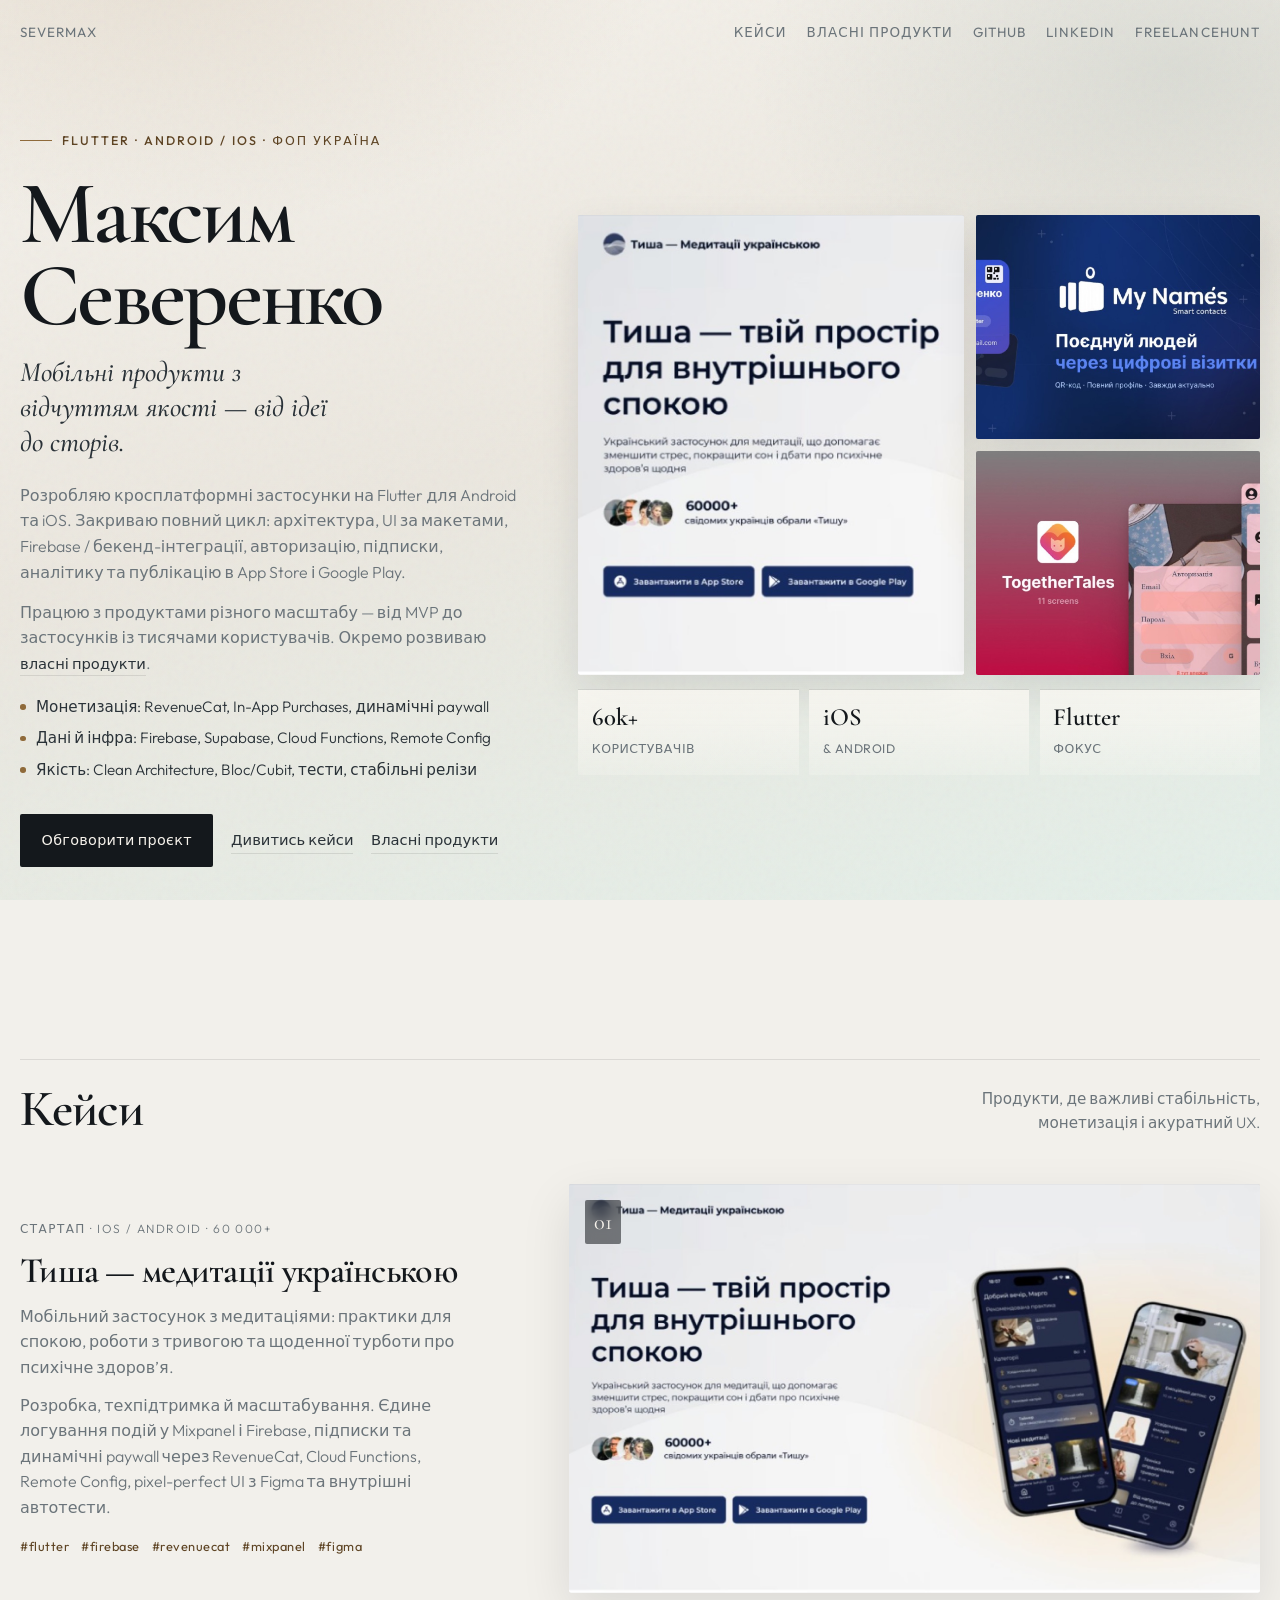
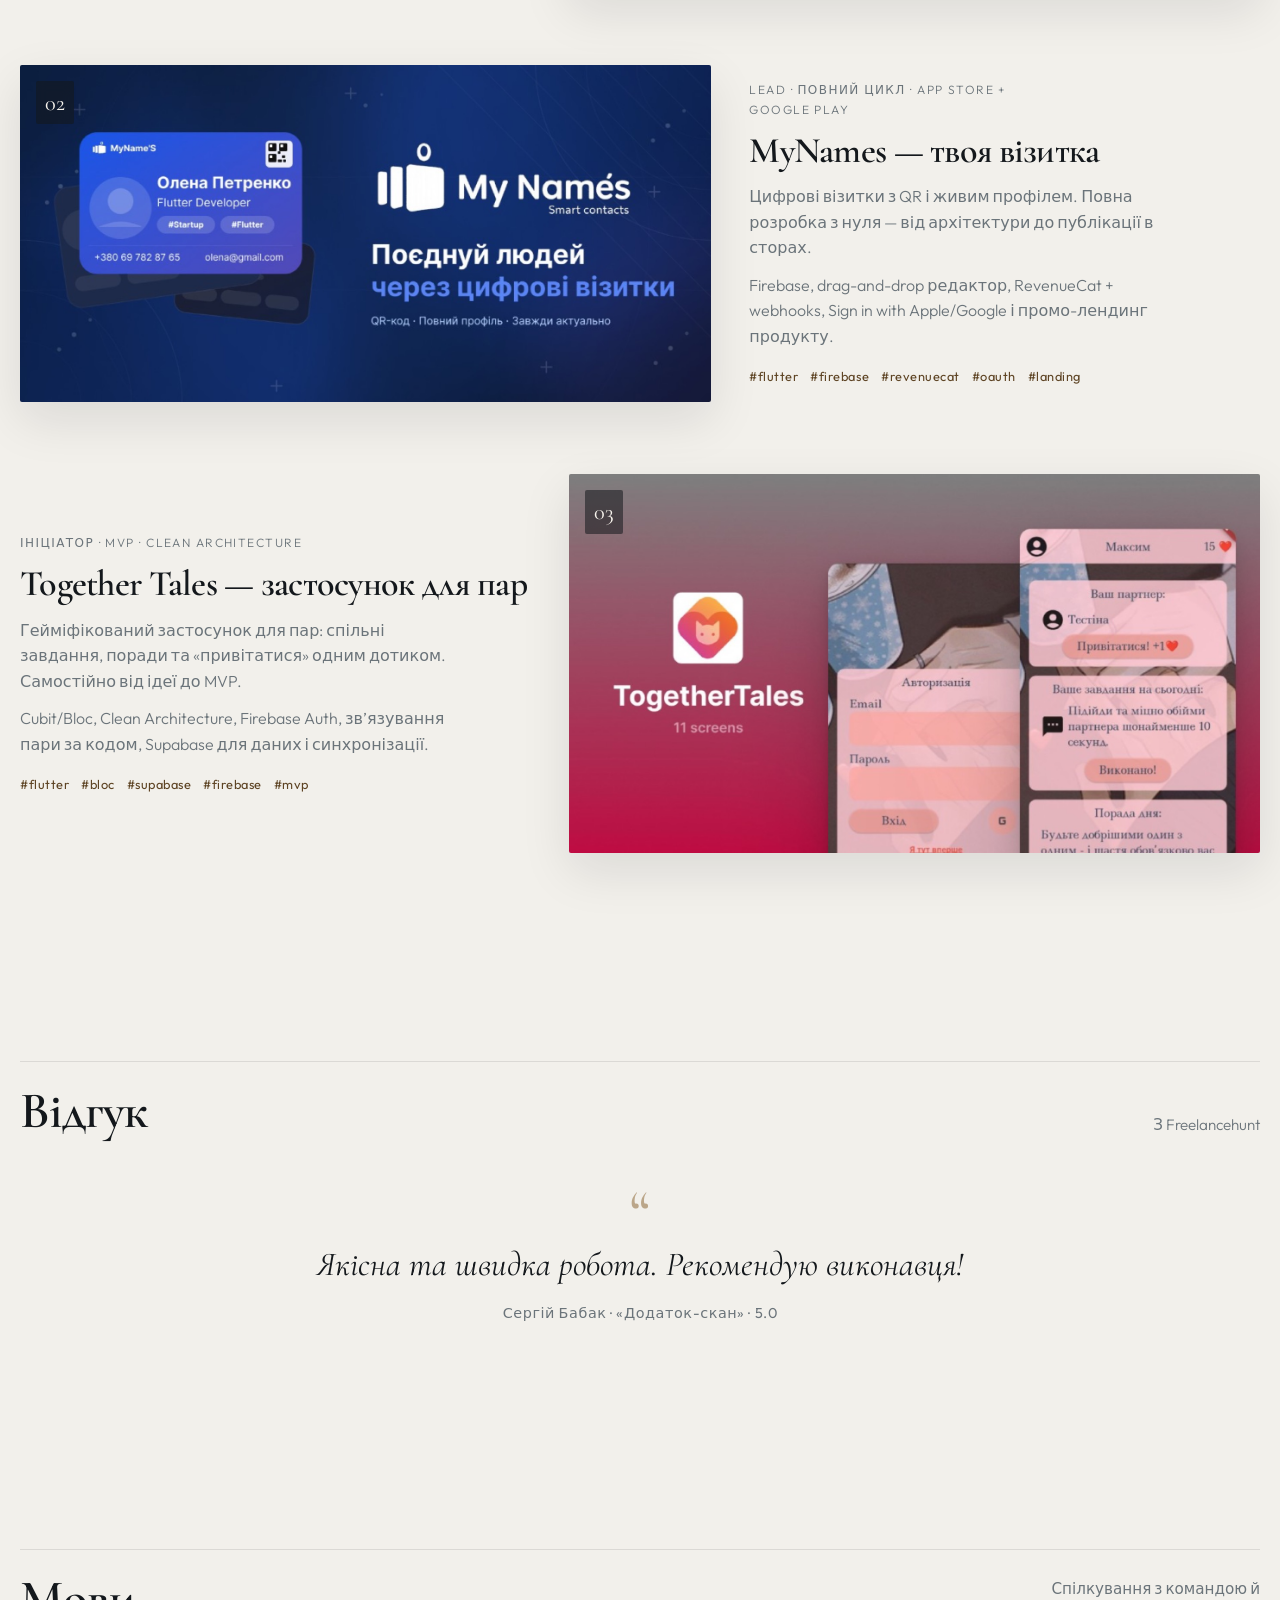
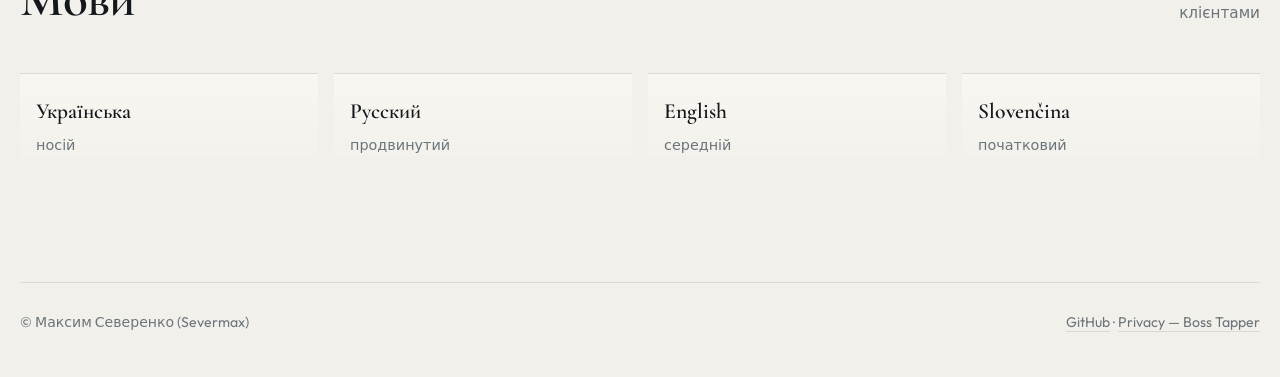
==== index.html @ 89a98e9d "Widen hero collage area so Tysha text fits better. Co-authored-by: Cursor <cursoragent@cursor.com>" ====
<!DOCTYPE html>
<html lang="uk">
<head>
  <meta charset="utf-8" />
  <meta name="viewport" content="width=device-width, initial-scale=1" />
  <title>Максим Северенко — Severmax</title>
  <meta name="description" content="Максим Северенко (Severmax) — Flutter-розробник Android/iOS. Кейси: Тиша, MyNames, Together Tales, Boss Tapper." />
  <link rel="preconnect" href="https://fonts.googleapis.com" />
  <link rel="preconnect" href="https://fonts.gstatic.com" crossorigin />
  <link href="https://fonts.googleapis.com/css2?family=Cormorant+Garamond:ital,wght@0,500;0,600;0,700;1,500&family=Outfit:wght@300;400;500;600&display=swap" rel="stylesheet" />
  <style>
    :root {
      --ink: #14181c;
      --ink-soft: #2a3238;
      --muted: #6b747a;
      --paper: #f2f0eb;
      --panel: rgba(255, 252, 247, 0.72);
      --accent: #8f6a3a;
      --accent-deep: #5e4424;
      --line: rgba(20, 24, 28, 0.1);
      --teal: #2f5a56;
    }

    * { box-sizing: border-box; margin: 0; padding: 0; }

    html { scroll-behavior: smooth; overflow-x: hidden; }

    body {
      font-family: "Outfit", system-ui, sans-serif;
      color: var(--ink);
      background: var(--paper);
      line-height: 1.6;
      overflow-x: hidden;
    }

    body::before {
      content: "";
      position: fixed;
      inset: 0;
      pointer-events: none;
      z-index: 0;
      background:
        radial-gradient(900px 520px at 12% -8%, rgba(143, 106, 58, 0.14), transparent 58%),
        radial-gradient(780px 480px at 92% 8%, rgba(47, 90, 86, 0.1), transparent 55%),
        linear-gradient(165deg, #f5f2ec 0%, #ebe7df 48%, #e4efe9 100%);
    }

    body::after {
      content: "";
      position: fixed;
      inset: 0;
      pointer-events: none;
      z-index: 0;
      opacity: 0.04;
      background-image: url("data:image/svg+xml,%3Csvg viewBox='0 0 200 200' xmlns='http://www.w3.org/2000/svg'%3E%3Cfilter id='n'%3E%3CfeTurbulence type='fractalNoise' baseFrequency='0.85' numOctaves='3' stitchTiles='stitch'/%3E%3C/filter%3E%3Crect width='100%25' height='100%25' filter='url(%23n)'/%3E%3C/svg%3E");
    }

    a {
      color: inherit;
      text-decoration: none;
      transition: color 0.25s ease, opacity 0.25s ease;
    }

    .page {
      position: relative;
      z-index: 1;
    }

    .wrap {
      width: min(1240px, calc(100% - 2rem));
      margin: 0 auto;
    }

    .nav {
      display: flex;
      justify-content: space-between;
      align-items: center;
      padding: 1.35rem 0 0;
      font-size: 0.84rem;
      letter-spacing: 0.08em;
      text-transform: uppercase;
      color: var(--muted);
      animation: fadeUp 0.9s ease both;
    }

    .nav a:hover { color: var(--accent-deep); }

    .nav-links {
      display: flex;
      gap: 1.25rem;
      flex-wrap: wrap;
    }

    .hero {
      min-height: calc(100vh - 4rem);
      display: grid;
      grid-template-columns: 0.86fr 1.14fr;
      gap: clamp(1.5rem, 3.5vw, 2.75rem);
      align-items: center;
      padding: clamp(2.5rem, 7vw, 5rem) 0 clamp(3rem, 8vw, 5.5rem);
    }

    .hero-copy { animation: fadeUp 1s ease 0.08s both; }

    .eyebrow {
      display: inline-flex;
      align-items: center;
      gap: 0.65rem;
      color: var(--accent-deep);
      font-size: 0.78rem;
      letter-spacing: 0.16em;
      text-transform: uppercase;
      font-weight: 500;
      margin-bottom: 1.4rem;
    }

    .eyebrow::before {
      content: "";
      width: 2rem;
      height: 1px;
      background: var(--accent);
    }

    .brand {
      font-family: "Cormorant Garamond", Georgia, serif;
      font-weight: 600;
      font-size: clamp(3.2rem, 8vw, 5.6rem);
      line-height: 0.92;
      letter-spacing: -0.03em;
      margin-bottom: 1.1rem;
      max-width: 10ch;
    }

    .lead {
      font-family: "Cormorant Garamond", Georgia, serif;
      font-size: clamp(1.35rem, 2.6vw, 1.75rem);
      font-weight: 500;
      font-style: italic;
      color: var(--ink-soft);
      max-width: 26ch;
      margin-bottom: 1.4rem;
      line-height: 1.25;
    }

    .bio {
      color: var(--muted);
      max-width: 46ch;
      font-weight: 300;
      margin-bottom: 0.9rem;
    }

    .bio strong {
      color: var(--ink);
      font-weight: 500;
    }

    .focus-list {
      list-style: none;
      margin: 1.15rem 0 0;
      display: grid;
      gap: 0.45rem;
      max-width: 46ch;
    }

    .focus-list li {
      position: relative;
      padding-left: 1rem;
      color: var(--ink-soft);
      font-size: 0.95rem;
      font-weight: 300;
    }

    .focus-list li::before {
      content: "";
      position: absolute;
      left: 0;
      top: 0.62em;
      width: 0.35rem;
      height: 0.35rem;
      border-radius: 50%;
      background: var(--accent);
    }

    .actions {
      display: flex;
      flex-wrap: wrap;
      gap: 0.85rem 1.1rem;
      align-items: center;
      margin-top: 2rem;
    }

    .cta {
      display: inline-flex;
      align-items: center;
      padding: 0.95rem 1.35rem;
      background: var(--ink);
      color: #f7f3ec;
      border-radius: 2px;
      font-size: 0.9rem;
      font-weight: 500;
      letter-spacing: 0.02em;
    }

    .cta:hover { background: var(--accent-deep); color: #fff; }

    .link-quiet {
      border-bottom: 1px solid var(--line);
      padding-bottom: 0.12rem;
      font-size: 0.92rem;
      color: var(--ink-soft);
    }

    .link-quiet:hover { color: var(--accent-deep); border-color: var(--accent); }

    .hero-panel {
      animation: fadeUp 1.05s ease 0.16s both;
      display: grid;
      gap: 0.85rem;
    }

    .hero-mosaic {
      display: grid;
      grid-template-columns: 1.22fr 0.9fr;
      grid-template-rows: 1fr 1fr;
      gap: 0.75rem;
      min-height: 460px;
    }

    .hero-mosaic figure {
      margin: 0;
      overflow: hidden;
      border-radius: 2px;
      background: #d7d2c9;
      box-shadow: 0 16px 40px rgba(20, 24, 28, 0.1);
    }

    .hero-mosaic figure:first-child {
      grid-row: 1 / span 2;
    }

    .hero-mosaic img {
      width: 100%;
      height: 100%;
      object-fit: cover;
      display: block;
      transition: transform 1.1s ease;
    }

    .hero-mosaic figure:nth-child(1) img {
      object-position: left center;
      object-fit: cover;
    }

    .hero-mosaic figure:nth-child(2) img {
      object-position: 88% center;
    }

    .hero-mosaic figure:nth-child(3) img {
      object-position: left center;
    }

    .hero-mosaic figure:hover img { transform: scale(1.04); }

    .hero-stats {
      display: grid;
      grid-template-columns: repeat(3, 1fr);
      gap: 0.65rem;
    }

    .stat {
      padding: 0.95rem 0.85rem;
      border-top: 1px solid var(--line);
      background: linear-gradient(180deg, rgba(255, 252, 247, 0.7), rgba(255, 252, 247, 0.2));
    }

    .stat strong {
      display: block;
      font-family: "Cormorant Garamond", Georgia, serif;
      font-size: 1.55rem;
      font-weight: 600;
      line-height: 1;
      margin-bottom: 0.3rem;
    }

    .stat span {
      color: var(--muted);
      font-size: 0.78rem;
      letter-spacing: 0.04em;
      text-transform: uppercase;
    }

    @keyframes fadeUp {
      from { opacity: 0; transform: translateY(22px); }
      to { opacity: 1; transform: translateY(0); }
    }

    .section {
      padding: clamp(3.5rem, 9vw, 6.5rem) 0;
    }

    .section-head {
      display: grid;
      grid-template-columns: 1fr auto;
      gap: 1rem;
      align-items: end;
      margin-bottom: clamp(2rem, 5vw, 3rem);
      border-top: 1px solid var(--line);
      padding-top: 1.5rem;
    }

    .section-head h2 {
      font-family: "Cormorant Garamond", Georgia, serif;
      font-size: clamp(2.2rem, 5vw, 3.2rem);
      font-weight: 600;
      letter-spacing: -0.02em;
      line-height: 1;
    }

    .section-head p {
      color: var(--muted);
      max-width: 28ch;
      text-align: right;
      font-size: 0.95rem;
      font-weight: 300;
    }

    .case {
      display: grid;
      grid-template-columns: 1.15fr 0.85fr;
      gap: clamp(1.25rem, 3vw, 2.5rem);
      align-items: center;
      margin-bottom: clamp(2.75rem, 7vw, 4.5rem);
      animation: fadeUp 0.9s ease both;
    }

    .case:nth-child(even) {
      grid-template-columns: 0.85fr 1.15fr;
    }

    .case:nth-child(even) .case-media { order: 2; }
    .case:nth-child(even) .case-body { order: 1; }

    .case:last-child { margin-bottom: 0; }

    .case-media {
      position: relative;
      overflow: hidden;
      border-radius: 2px;
      background: #d7d2c9;
      min-height: 280px;
      box-shadow: 0 18px 50px rgba(20, 24, 28, 0.1);
    }

    .case-media img {
      width: 100%;
      height: 100%;
      min-height: 280px;
      max-height: 420px;
      object-fit: cover;
      display: block;
      transition: transform 1.2s ease;
    }

    .case:hover .case-media img { transform: scale(1.04); }

    .case-index {
      position: absolute;
      top: 1rem;
      left: 1rem;
      font-family: "Cormorant Garamond", Georgia, serif;
      font-size: 1.4rem;
      color: #f7f3ec;
      background: rgba(20, 24, 28, 0.55);
      backdrop-filter: blur(6px);
      padding: 0.25rem 0.55rem;
      border-radius: 2px;
    }

    .case-meta {
      color: var(--teal);
      font-size: 0.75rem;
      font-weight: 500;
      letter-spacing: 0.12em;
      text-transform: uppercase;
      margin-bottom: 0.7rem;
    }

    .case h3 {
      font-family: "Cormorant Garamond", Georgia, serif;
      font-size: clamp(1.7rem, 3.2vw, 2.25rem);
      font-weight: 600;
      line-height: 1.1;
      margin-bottom: 0.85rem;
      letter-spacing: -0.02em;
    }

    .case p {
      color: var(--muted);
      font-weight: 300;
      margin-bottom: 0.75rem;
      max-width: 40ch;
    }

    .tags {
      display: flex;
      flex-wrap: wrap;
      gap: 0.4rem 0.75rem;
      margin-top: 1rem;
      color: var(--accent-deep);
      font-size: 0.8rem;
      letter-spacing: 0.04em;
    }

    .quote-block {
      width: min(760px, 100%);
      margin: 0 auto;
      text-align: center;
      padding: 0.5rem 0 1rem;
    }

    .quote-mark {
      font-family: "Cormorant Garamond", Georgia, serif;
      font-size: 4rem;
      line-height: 0.6;
      color: var(--accent);
      opacity: 0.55;
      margin-bottom: 0.75rem;
    }

    .quote {
      font-family: "Cormorant Garamond", Georgia, serif;
      font-size: clamp(1.55rem, 3.2vw, 2.1rem);
      font-style: italic;
      line-height: 1.25;
      margin-bottom: 1rem;
    }

    .quote-meta {
      color: var(--muted);
      font-size: 0.9rem;
      letter-spacing: 0.04em;
    }

    .langs {
      display: grid;
      grid-template-columns: repeat(4, 1fr);
      gap: 1rem;
    }

    .lang {
      padding: 1.25rem 1rem;
      border-top: 1px solid var(--line);
      background: linear-gradient(180deg, rgba(255, 252, 247, 0.55), transparent);
    }

    .lang strong {
      display: block;
      font-family: "Cormorant Garamond", Georgia, serif;
      font-size: 1.35rem;
      font-weight: 600;
      margin-bottom: 0.2rem;
    }

    .lang span {
      color: var(--muted);
      font-size: 0.9rem;
      font-weight: 300;
    }

    footer {
      border-top: 1px solid var(--line);
      padding: 1.75rem 0 2.75rem;
      color: var(--muted);
      font-size: 0.88rem;
      display: flex;
      justify-content: space-between;
      gap: 1rem;
      flex-wrap: wrap;
    }

    footer a { border-bottom: 1px solid var(--line); }
    footer a:hover { color: var(--accent-deep); border-color: var(--accent); }

    @media (max-width: 860px) {
      .hero,
      .case,
      .case:nth-child(even) {
        grid-template-columns: 1fr;
      }

      .case:nth-child(even) .case-media,
      .case:nth-child(even) .case-body { order: initial; }

      .hero { min-height: auto; padding-top: 2rem; }
      .brand { max-width: none; }
      .lead { max-width: 28ch; }
      .hero-mosaic { min-height: 320px; }
      .section-head { grid-template-columns: 1fr; }
      .section-head p { text-align: left; }
      .langs { grid-template-columns: 1fr 1fr; }
    }

    @media (max-width: 520px) {
      .nav-links { display: none; }
      .langs { grid-template-columns: 1fr; }
    }
  </style>
</head>
<body>
  <div class="page">
    <div class="wrap">
      <nav class="nav">
        <span>Severmax</span>
        <div class="nav-links">
          <a href="#cases">Кейси</a>
          <a href="products.html">Власні продукти</a>
          <a href="https://github.com/Severmax">GitHub</a>
          <a href="https://www.linkedin.com/in/severmax/">LinkedIn</a>
          <a href="https://freelancehunt.com/freelancer/Severmax.html">Freelancehunt</a>
        </div>
      </nav>

      <header class="hero">
        <div class="hero-copy">
          <p class="eyebrow">Flutter · Android / iOS · ФОП Україна</p>
          <h1 class="brand">Максим Северенко</h1>
          <p class="lead">Мобільні продукти з відчуттям якості — від ідеї до сторів.</p>
          <p class="bio">
            Розробляю кросплатформні застосунки на Flutter для Android та iOS.
            Закриваю повний цикл: архітектура, UI за макетами, Firebase / бекенд-інтеграції,
            авторизацію, підписки, аналітику та публікацію в App Store і Google Play.
          </p>
          <p class="bio">
            Працюю з продуктами різного масштабу — від MVP до застосунків із тисячами користувачів.
            Окремо розвиваю <a class="link-quiet" href="products.html">власні продукти</a>.
          </p>
          <ul class="focus-list">
            <li>Монетизація: RevenueCat, In-App Purchases, динамічні paywall</li>
            <li>Дані й інфра: Firebase, Supabase, Cloud Functions, Remote Config</li>
            <li>Якість: Clean Architecture, Bloc/Cubit, тести, стабільні релізи</li>
          </ul>
          <div class="actions">
            <a class="cta" href="mailto:Severmax228@gmail.com">Обговорити проєкт</a>
            <a class="link-quiet" href="#cases">Дивитись кейси</a>
            <a class="link-quiet" href="products.html">Власні продукти</a>
          </div>
        </div>

        <aside class="hero-panel" aria-hidden="false">
          <div class="hero-mosaic">
            <figure>
              <img src="portfolio/tysha.jpg" alt="Тиша" />
            </figure>
            <figure>
              <img src="portfolio/mynames.jpg" alt="MyNames" />
            </figure>
            <figure>
              <img src="portfolio/together-tales.png" alt="Together Tales" />
            </figure>
          </div>
          <div class="hero-stats">
            <div class="stat"><strong>60k+</strong><span>користувачів</span></div>
            <div class="stat"><strong>iOS</strong><span>&amp; Android</span></div>
            <div class="stat"><strong>Flutter</strong><span>фокус</span></div>
          </div>
        </aside>
      </header>
    </div>

    <section class="section" id="cases">
      <div class="wrap">
        <div class="section-head">
          <h2>Кейси</h2>
          <p>Продукти, де важливі стабільність, монетизація і акуратний UX.</p>
        </div>

        <article class="case">
          <div class="case-media">
            <span class="case-index">01</span>
            <img src="portfolio/tysha.jpg" alt="Тиша — медитації українською" loading="lazy" />
          </div>
          <div class="case-body">
            <p class="case-meta">Стартап · iOS / Android · 60 000+</p>
            <h3>Тиша — медитації українською</h3>
            <p>
              Мобільний застосунок з медитаціями: практики для спокою, роботи з тривогою
              та щоденної турботи про психічне здоров’я.
            </p>
            <p>
              Розробка, техпідтримка й масштабування. Єдине логування подій у Mixpanel і Firebase,
              підписки та динамічні paywall через RevenueCat, Cloud Functions, Remote Config,
              pixel-perfect UI з Figma та внутрішні автотести.
            </p>
            <div class="tags">
              <span>#flutter</span><span>#firebase</span><span>#revenuecat</span><span>#mixpanel</span><span>#figma</span>
            </div>
          </div>
        </article>

        <article class="case">
          <div class="case-media">
            <span class="case-index">02</span>
            <img src="portfolio/mynames.jpg" alt="MyNames — цифрові візитки" loading="lazy" />
          </div>
          <div class="case-body">
            <p class="case-meta">Lead · повний цикл · App Store + Google Play</p>
            <h3>MyNames — твоя візитка</h3>
            <p>
              Цифрові візитки з QR і живим профілем. Повна розробка з нуля —
              від архітектури до публікації в сторах.
            </p>
            <p>
              Firebase, drag-and-drop редактор, RevenueCat + webhooks, Sign in with Apple/Google
              і промо-лендинг продукту.
            </p>
            <div class="tags">
              <span>#flutter</span><span>#firebase</span><span>#revenuecat</span><span>#oauth</span><span>#landing</span>
            </div>
          </div>
        </article>

        <article class="case">
          <div class="case-media">
            <span class="case-index">03</span>
            <img src="portfolio/together-tales.png" alt="Together Tales — застосунок для пар" loading="lazy" />
          </div>
          <div class="case-body">
            <p class="case-meta">Ініціатор · MVP · Clean Architecture</p>
            <h3>Together Tales — застосунок для пар</h3>
            <p>
              Гейміфікований застосунок для пар: спільні завдання, поради та «привітатися»
              одним дотиком. Самостійно від ідеї до MVP.
            </p>
            <p>
              Cubit/Bloc, Clean Architecture, Firebase Auth, зв’язування пари за кодом, Supabase
              для даних і синхронізації.
            </p>
            <div class="tags">
              <span>#flutter</span><span>#bloc</span><span>#supabase</span><span>#firebase</span><span>#mvp</span>
            </div>
          </div>
        </article>
      </div>
    </section>

    <section class="section" id="review">
      <div class="wrap">
        <div class="section-head">
          <h2>Відгук</h2>
          <p>З Freelancehunt</p>
        </div>
        <div class="quote-block">
          <div class="quote-mark" aria-hidden="true">“</div>
          <p class="quote">Якісна та швидка робота. Рекомендую виконавця!</p>
          <p class="quote-meta">Сергій Бабак · «Додаток-скан» · 5.0</p>
        </div>
      </div>
    </section>

    <section class="section" id="languages">
      <div class="wrap">
        <div class="section-head">
          <h2>Мови</h2>
          <p>Спілкування з командою й клієнтами</p>
        </div>
        <div class="langs">
          <div class="lang"><strong>Українська</strong><span>носій</span></div>
          <div class="lang"><strong>Русский</strong><span>продвинутий</span></div>
          <div class="lang"><strong>English</strong><span>середній</span></div>
          <div class="lang"><strong>Slovenčina</strong><span>початковий</span></div>
        </div>
      </div>
    </section>

    <div class="wrap">
      <footer>
        <span>© Максим Северенко (Severmax)</span>
        <span>
          <a href="https://github.com/Severmax">GitHub</a>
          ·
          <a href="https://severmax.github.io/bosstapper-privacy/">Privacy — Boss Tapper</a>
        </span>
      </footer>
    </div>
  </div>
</body>
</html>
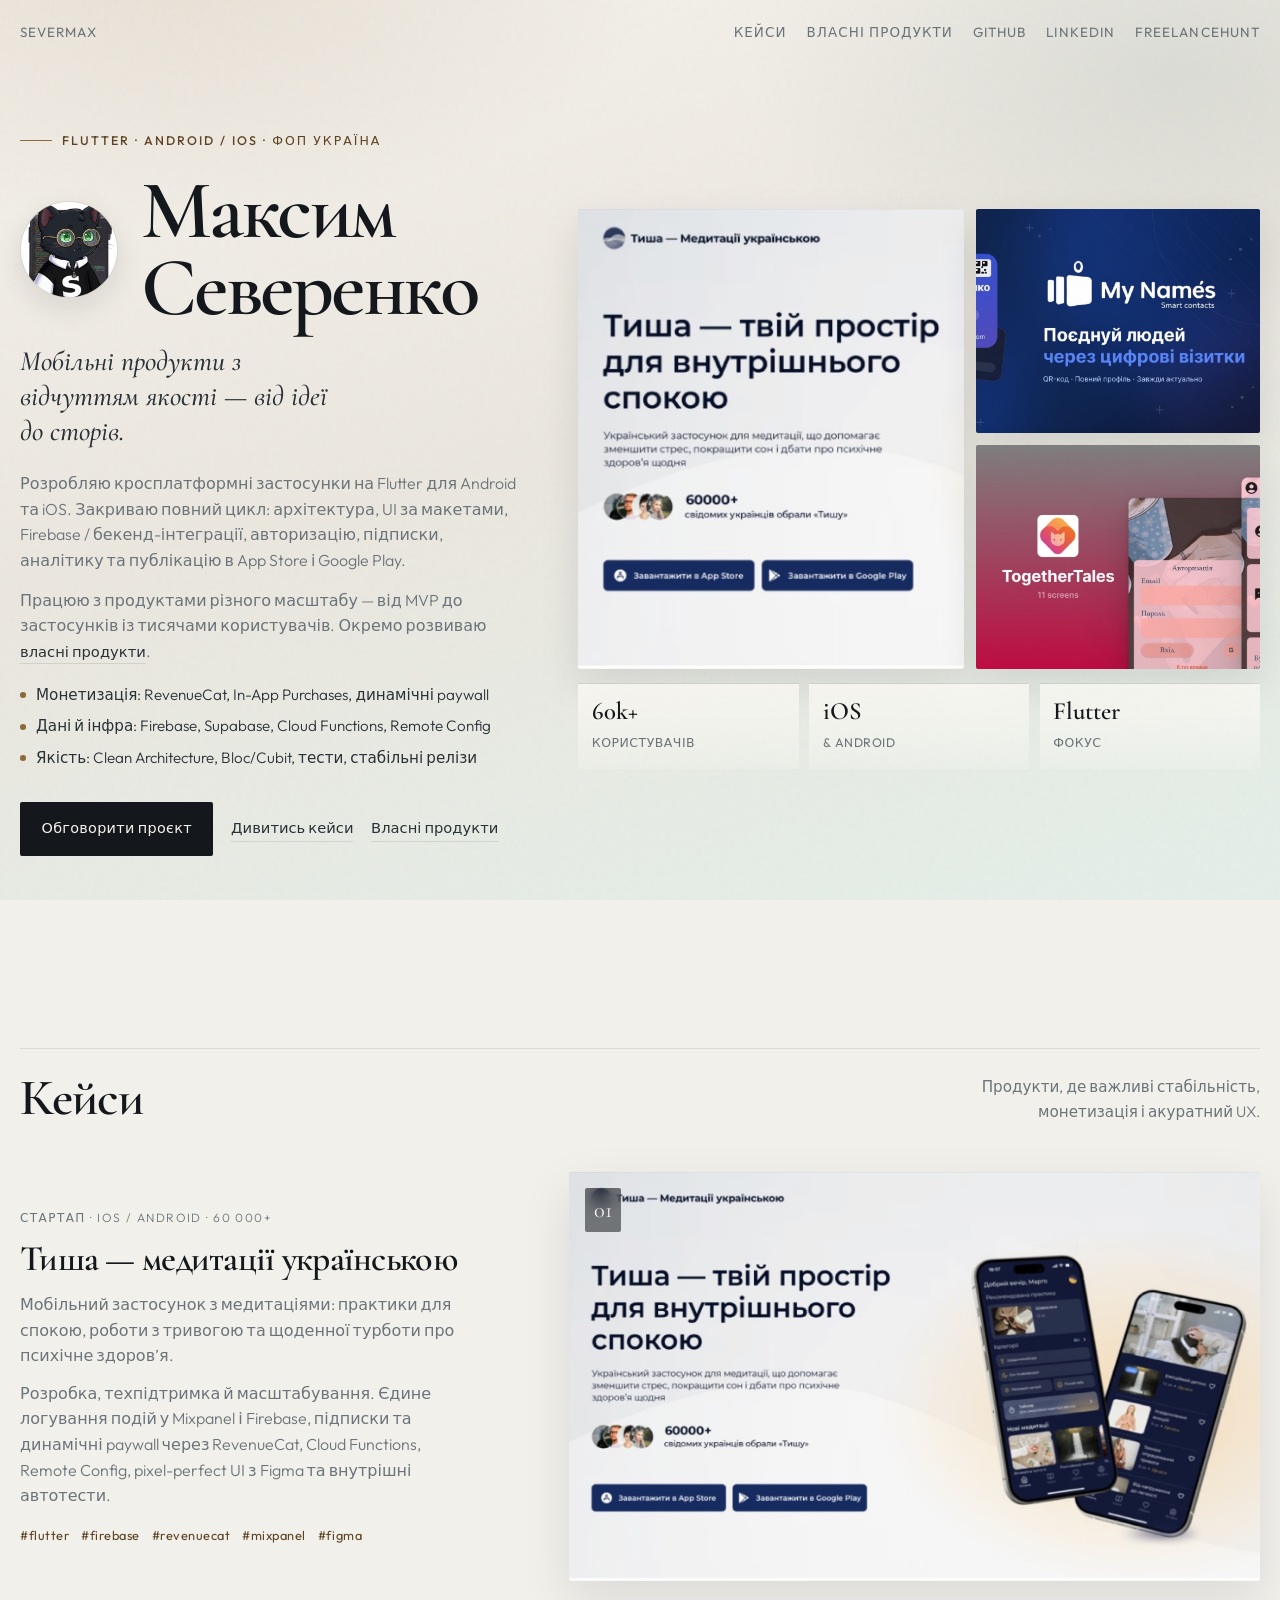
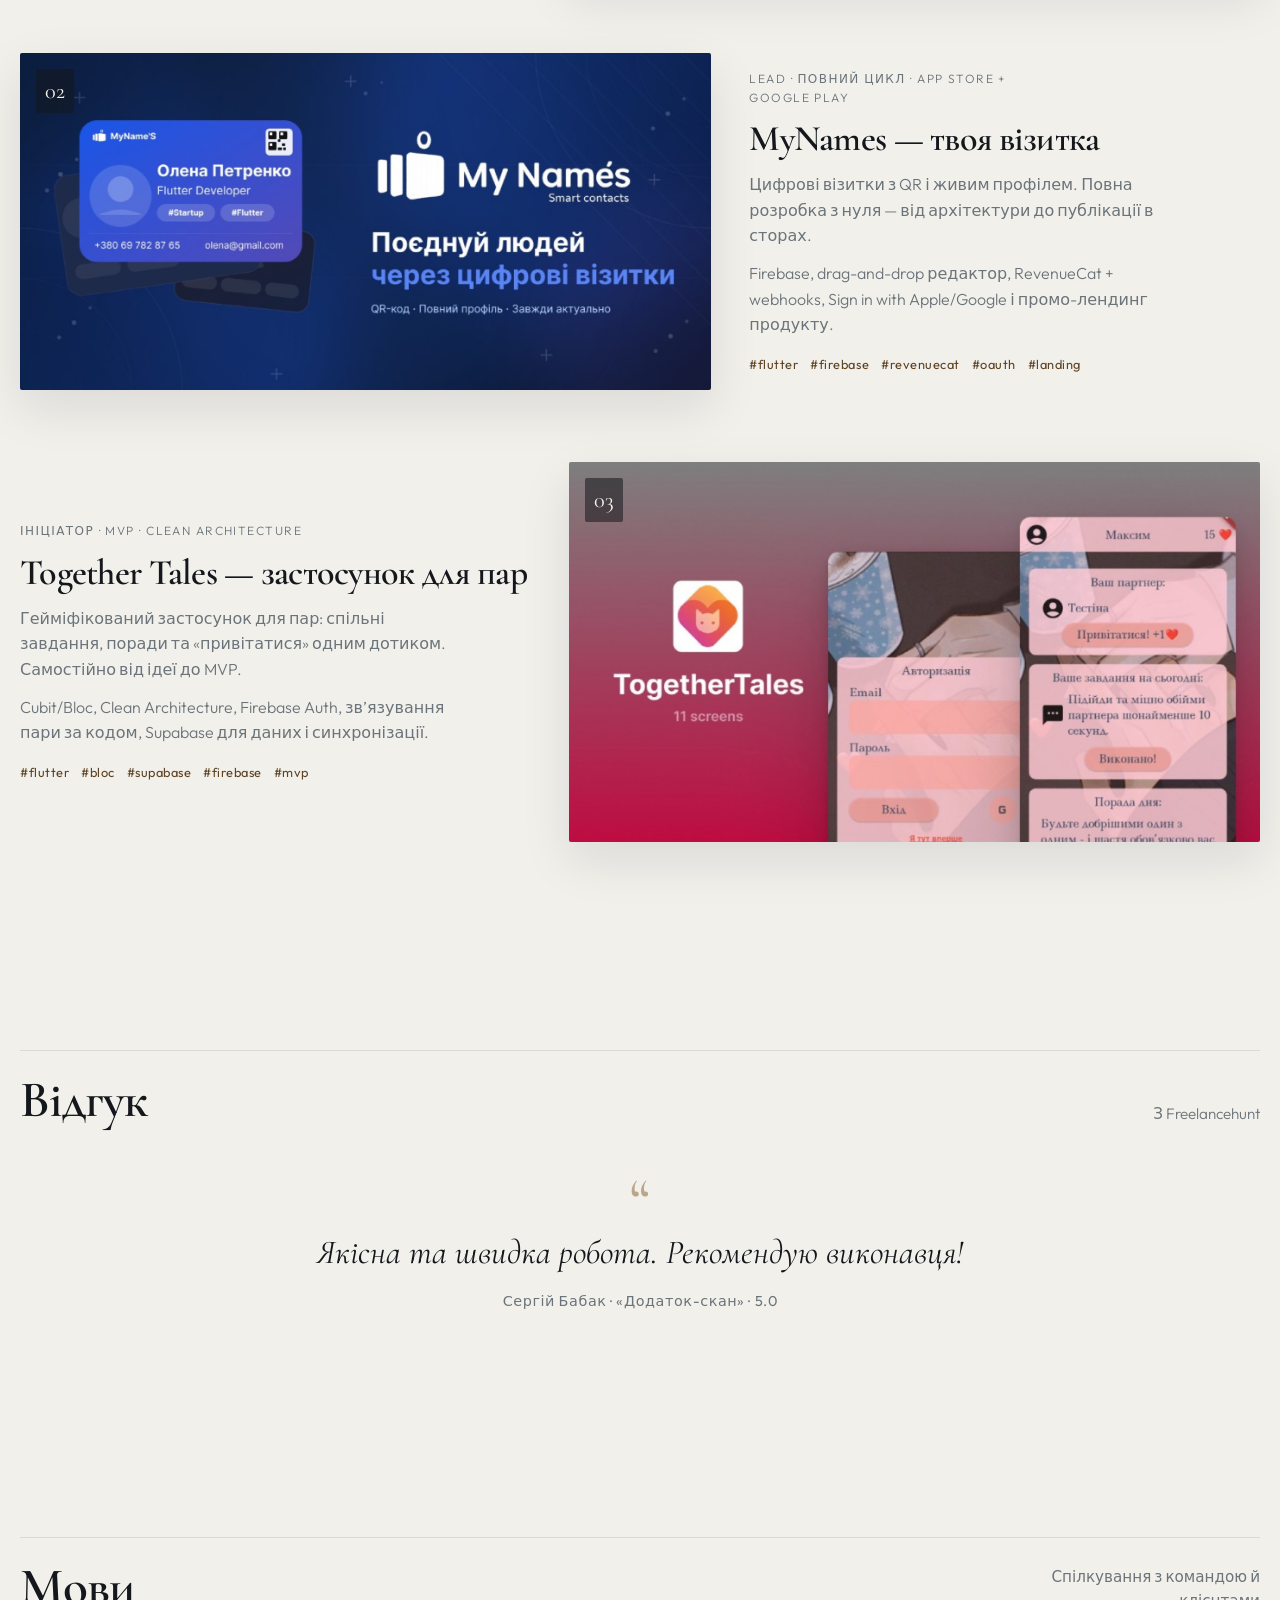
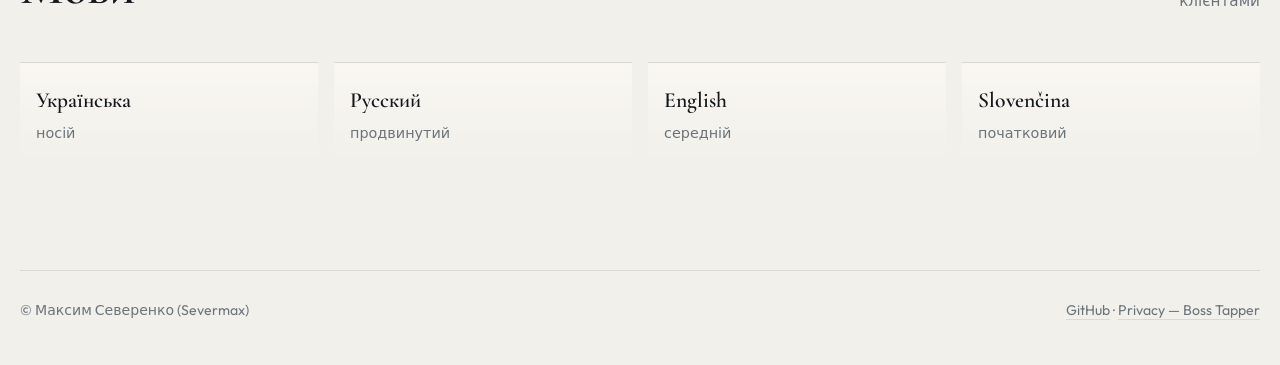
==== commit ccd35f26: "Add avatar beside the name in the hero. Co-authored-by: Cursor <cursoragent@cursor.com>" ====
--- a/index.html
+++ b/index.html
@@ -102,6 +102,32 @@
 
     .hero-copy { animation: fadeUp 1s ease 0.08s both; }
 
+    .brand-row {
+      display: flex;
+      align-items: center;
+      gap: clamp(1rem, 2.5vw, 1.45rem);
+      margin-bottom: 1.1rem;
+    }
+
+    .avatar {
+      flex: 0 0 auto;
+      width: clamp(4.6rem, 9vw, 6.1rem);
+      height: clamp(4.6rem, 9vw, 6.1rem);
+      border-radius: 50%;
+      overflow: hidden;
+      background: #e8e4dc;
+      border: 1px solid rgba(20, 24, 28, 0.08);
+      box-shadow: 0 10px 28px rgba(20, 24, 28, 0.1);
+    }
+
+    .avatar img {
+      width: 100%;
+      height: 100%;
+      object-fit: cover;
+      object-position: center 18%;
+      display: block;
+    }
+
     .eyebrow {
       display: inline-flex;
       align-items: center;
@@ -124,11 +150,11 @@
     .brand {
       font-family: "Cormorant Garamond", Georgia, serif;
       font-weight: 600;
-      font-size: clamp(3.2rem, 8vw, 5.6rem);
+      font-size: clamp(3rem, 7.2vw, 5.2rem);
       line-height: 0.92;
       letter-spacing: -0.03em;
-      margin-bottom: 1.1rem;
       max-width: 10ch;
+      margin-bottom: 0;
     }
 
     .lead {
@@ -252,7 +278,7 @@
     }
 
     .hero-mosaic figure:nth-child(2) img {
-      object-position: 88% center;
+      object-position: 95% center;
     }
 
     .hero-mosaic figure:nth-child(3) img {
@@ -523,7 +549,12 @@
       <header class="hero">
         <div class="hero-copy">
           <p class="eyebrow">Flutter · Android / iOS · ФОП Україна</p>
-          <h1 class="brand">Максим Северенко</h1>
+          <div class="brand-row">
+            <div class="avatar">
+              <img src="portfolio/avatar.png" alt="Аватар Максима Северенка" width="160" height="160" />
+            </div>
+            <h1 class="brand">Максим Северенко</h1>
+          </div>
           <p class="lead">Мобільні продукти з відчуттям якості — від ідеї до сторів.</p>
           <p class="bio">
             Розробляю кросплатформні застосунки на Flutter для Android та iOS.
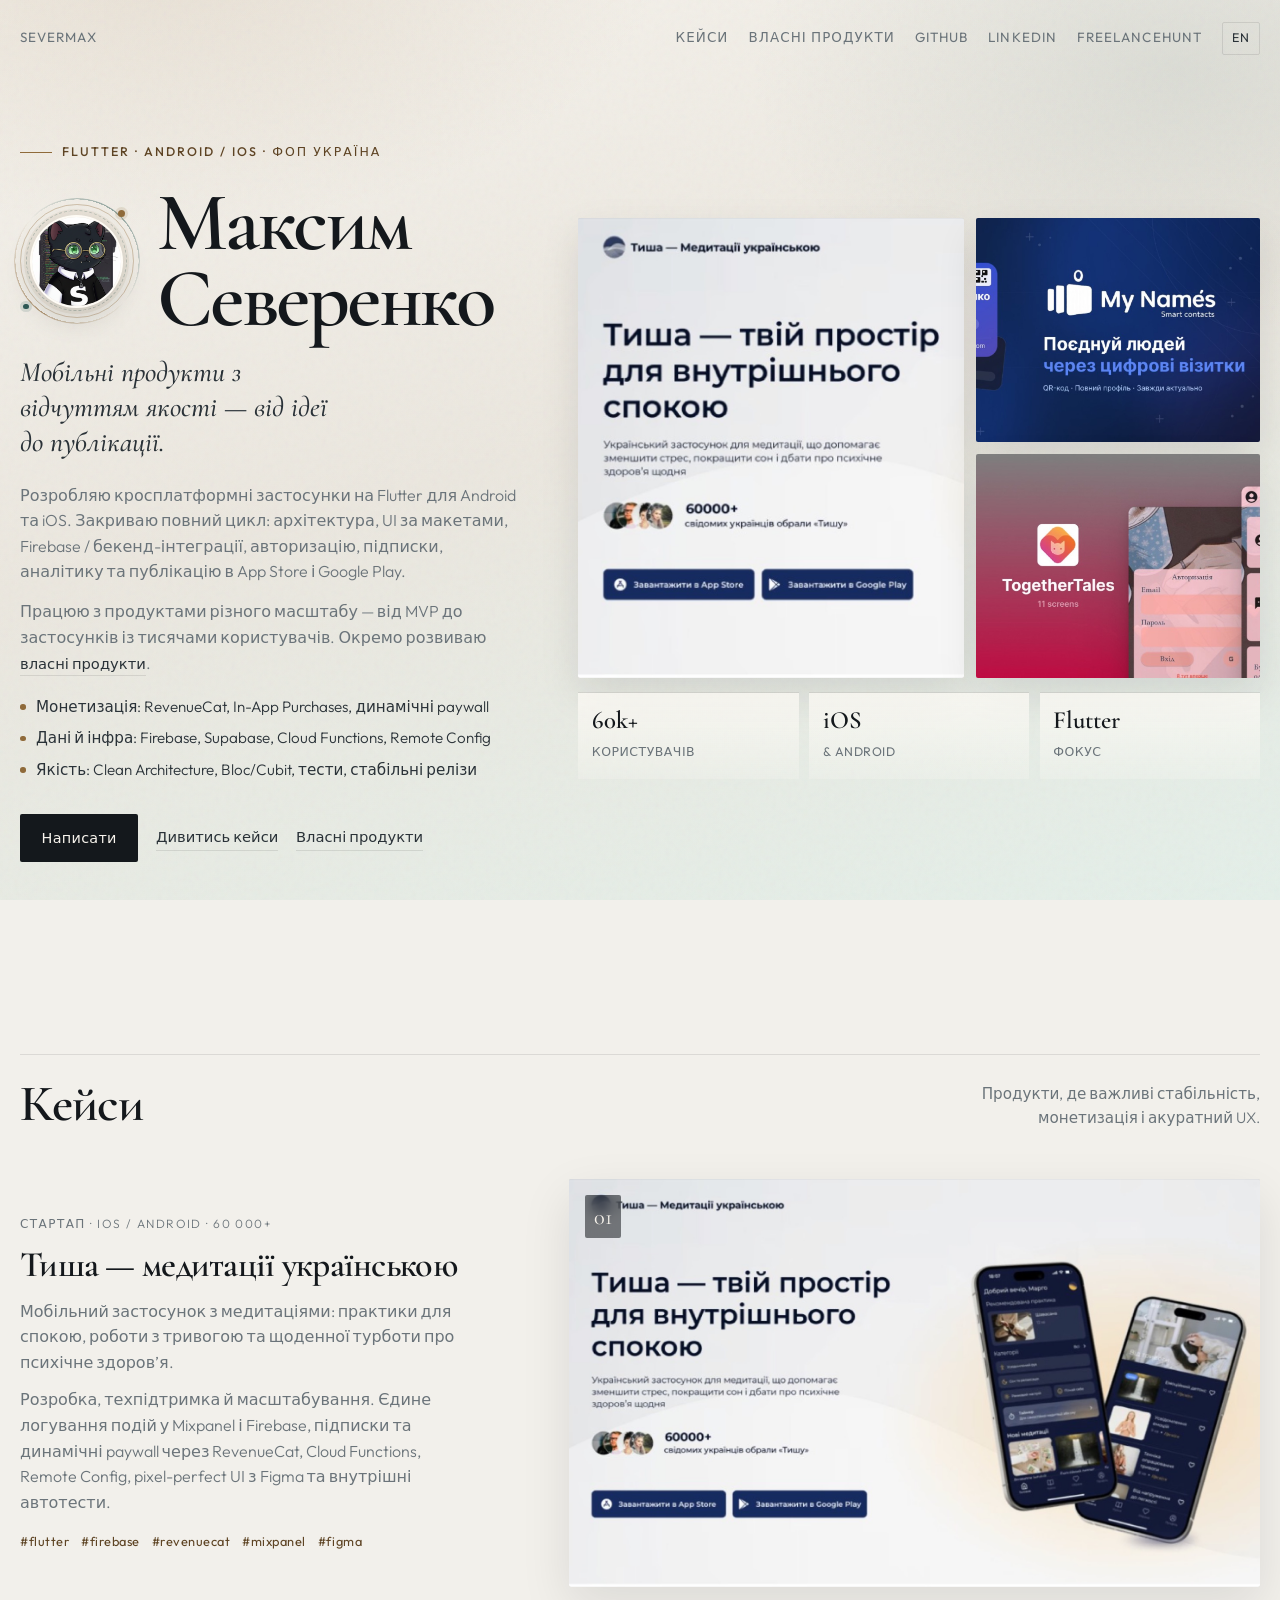
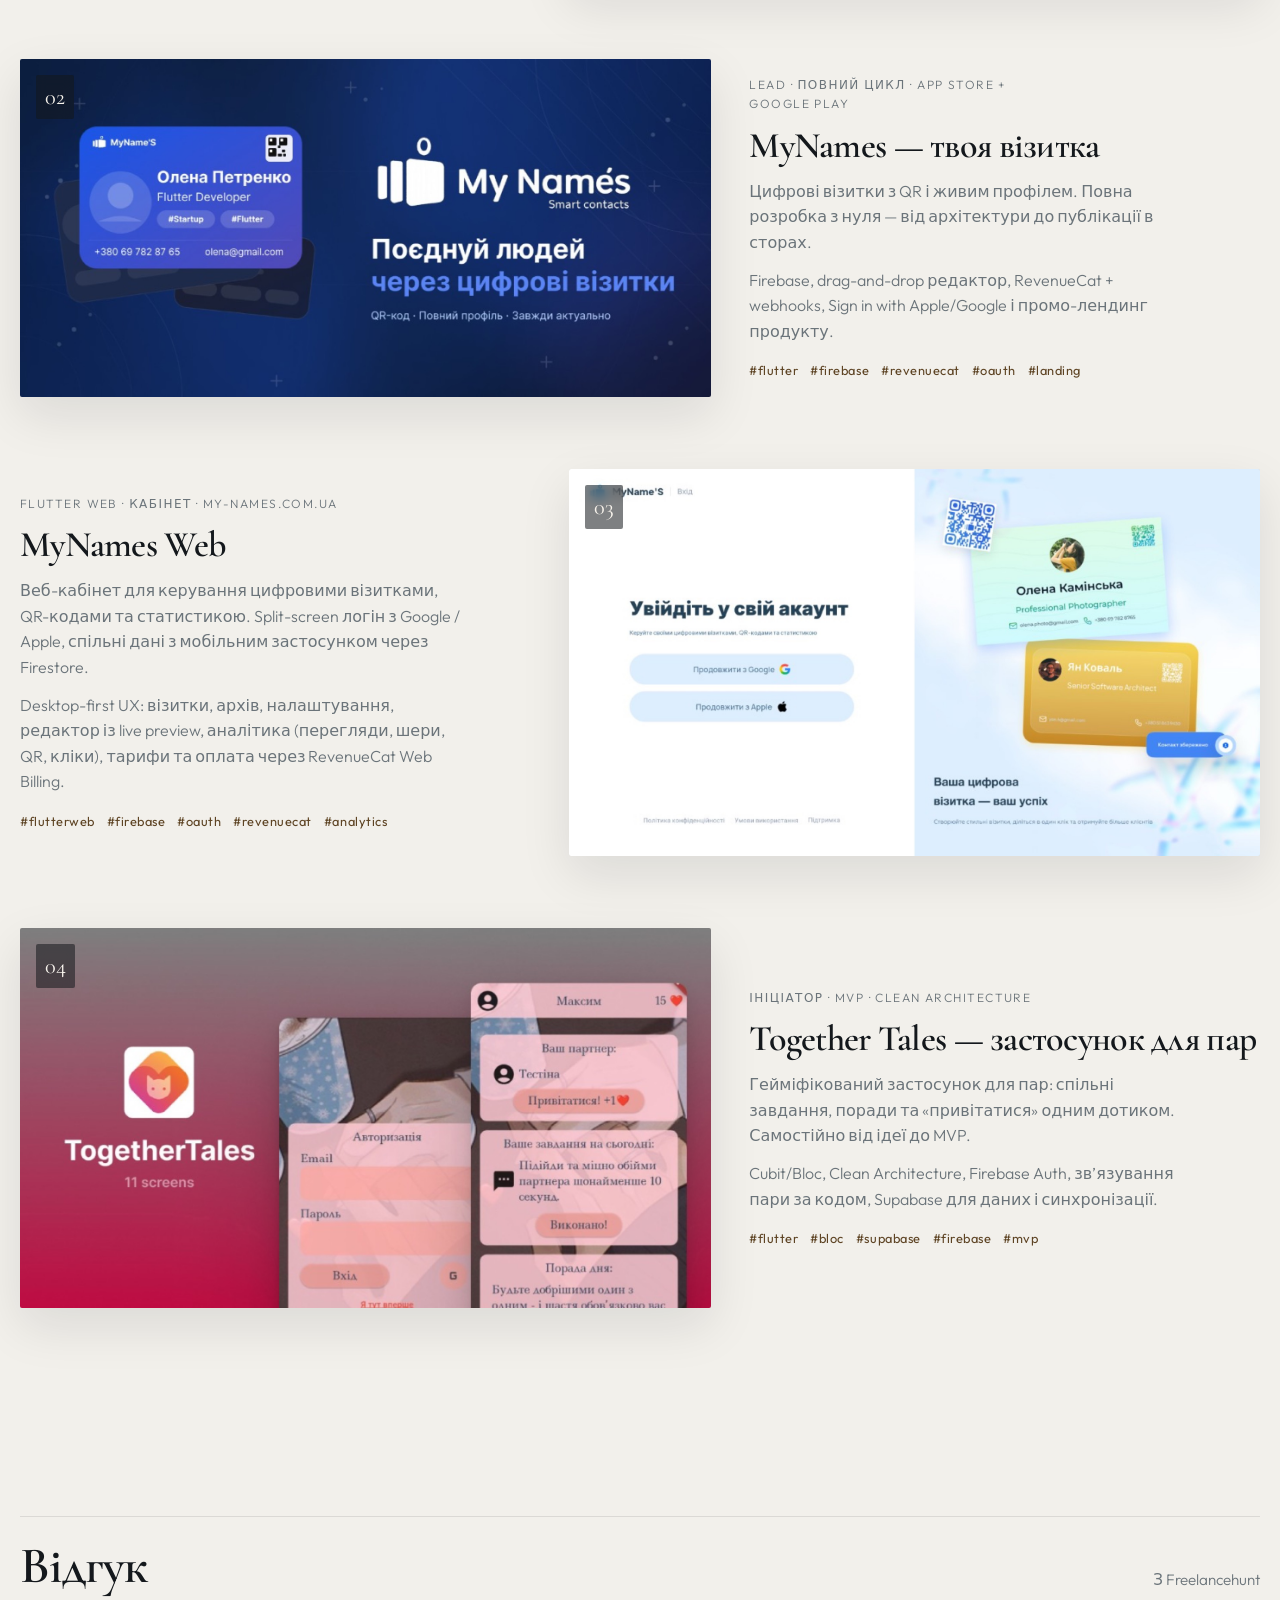
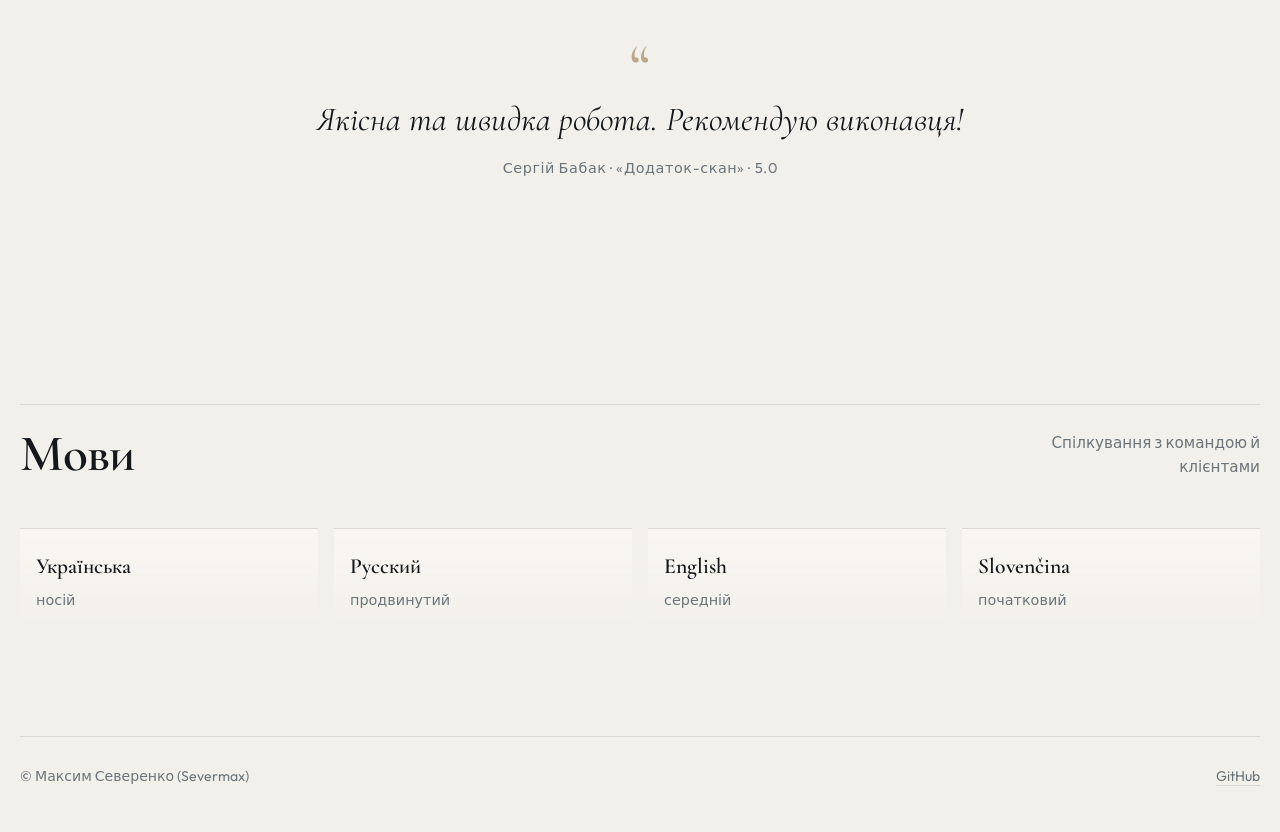
==== commit 5c5484b2: "Publish portfolio site with UA/EN language toggle." ====
--- a/index.html
+++ b/index.html
@@ -3,8 +3,8 @@
 <head>
   <meta charset="utf-8" />
   <meta name="viewport" content="width=device-width, initial-scale=1" />
-  <title>Максим Северенко — Severmax</title>
-  <meta name="description" content="Максим Северенко (Severmax) — Flutter-розробник Android/iOS. Кейси: Тиша, MyNames, Together Tales, Boss Tapper." />
+  <title data-i18n="meta.title.home">Максим Северенко — Severmax</title>
+  <meta name="description" content="Максим Северенко (Severmax) — Flutter-розробник Android/iOS/Web. Кейси: Тиша, MyNames, MyNames Web, Together Tales." />
   <link rel="preconnect" href="https://fonts.googleapis.com" />
   <link rel="preconnect" href="https://fonts.gstatic.com" crossorigin />
   <link href="https://fonts.googleapis.com/css2?family=Cormorant+Garamond:ital,wght@0,500;0,600;0,700;1,500&family=Outfit:wght@300;400;500;600&display=swap" rel="stylesheet" />
@@ -89,6 +89,26 @@
       display: flex;
       gap: 1.25rem;
       flex-wrap: wrap;
+      align-items: center;
+    }
+
+    .lang-switch {
+      appearance: none;
+      background: transparent;
+      border: 1px solid var(--line);
+      color: var(--ink-soft);
+      font: inherit;
+      font-size: 0.78rem;
+      letter-spacing: 0.1em;
+      text-transform: uppercase;
+      padding: 0.35rem 0.55rem;
+      border-radius: 2px;
+      cursor: pointer;
+    }
+
+    .lang-switch:hover {
+      color: var(--accent-deep);
+      border-color: rgba(143, 106, 58, 0.45);
     }
 
     .hero {
@@ -109,15 +129,94 @@
       margin-bottom: 1.1rem;
     }
 
+    .avatar-wrap {
+      position: relative;
+      flex: 0 0 auto;
+      width: clamp(5.4rem, 10vw, 7.1rem);
+      height: clamp(5.4rem, 10vw, 7.1rem);
+      display: grid;
+      place-items: center;
+    }
+
+    .avatar-wrap::before,
+    .avatar-wrap::after {
+      content: "";
+      position: absolute;
+      border-radius: 50%;
+      pointer-events: none;
+    }
+
+    .avatar-wrap::before {
+      inset: 0;
+      border: 1px solid rgba(143, 106, 58, 0.35);
+      animation: avatarPulse 5.5s ease-in-out infinite;
+    }
+
+    .avatar-wrap::after {
+      inset: 0.38rem;
+      border: 1px dashed rgba(47, 90, 86, 0.28);
+      transform: rotate(-8deg);
+    }
+
+    .avatar-ring {
+      position: absolute;
+      inset: -0.4rem;
+      border-radius: 50%;
+      background: conic-gradient(
+        from 210deg,
+        rgba(143, 106, 58, 0.65),
+        transparent 28%,
+        rgba(47, 90, 86, 0.5) 52%,
+        transparent 78%,
+        rgba(143, 106, 58, 0.45)
+      );
+      -webkit-mask: radial-gradient(farthest-side, transparent calc(100% - 1.5px), #000 calc(100% - 1.4px));
+      mask: radial-gradient(farthest-side, transparent calc(100% - 1.5px), #000 calc(100% - 1.4px));
+      pointer-events: none;
+      animation: avatarSpin 18s linear infinite;
+    }
+
+    @keyframes avatarSpin {
+      to { transform: rotate(360deg); }
+    }
+
+    @keyframes avatarPulse {
+      0%, 100% { transform: scale(1); opacity: 0.9; }
+      50% { transform: scale(1.035); opacity: 1; }
+    }
+
+    .avatar-dot {
+      position: absolute;
+      width: 0.45rem;
+      height: 0.45rem;
+      border-radius: 50%;
+      background: var(--accent);
+      box-shadow: 0 0 0 3px rgba(143, 106, 58, 0.15);
+      pointer-events: none;
+    }
+
+    .avatar-dot--a { top: 0.35rem; right: 0.55rem; }
+    .avatar-dot--b {
+      bottom: 0.55rem;
+      left: 0.2rem;
+      background: var(--teal);
+      box-shadow: 0 0 0 3px rgba(47, 90, 86, 0.14);
+      width: 0.34rem;
+      height: 0.34rem;
+    }
+
     .avatar {
-      flex: 0 0 auto;
-      width: clamp(4.6rem, 9vw, 6.1rem);
-      height: clamp(4.6rem, 9vw, 6.1rem);
+      position: relative;
+      z-index: 1;
+      width: clamp(4.4rem, 8.4vw, 5.8rem);
+      height: clamp(4.4rem, 8.4vw, 5.8rem);
       border-radius: 50%;
       overflow: hidden;
       background: #e8e4dc;
-      border: 1px solid rgba(20, 24, 28, 0.08);
-      box-shadow: 0 10px 28px rgba(20, 24, 28, 0.1);
+      border: 2px solid rgba(255, 252, 247, 0.95);
+      box-shadow:
+        0 12px 28px rgba(20, 24, 28, 0.12),
+        0 0 0 6px rgba(143, 106, 58, 0.08);
     }
 
     .avatar img {
@@ -225,6 +324,9 @@
       font-size: 0.9rem;
       font-weight: 500;
       letter-spacing: 0.02em;
+      border: none;
+      cursor: pointer;
+      font-family: inherit;
     }
 
     .cta:hover { background: var(--accent-deep); color: #fff; }
@@ -237,6 +339,98 @@
     }
 
     .link-quiet:hover { color: var(--accent-deep); border-color: var(--accent); }
+
+    .modal {
+      position: fixed;
+      inset: 0;
+      z-index: 40;
+      display: grid;
+      place-items: center;
+      padding: 1.25rem;
+      background: rgba(20, 24, 28, 0.42);
+      opacity: 0;
+      visibility: hidden;
+      transition: opacity 0.22s ease, visibility 0.22s ease;
+    }
+
+    .modal.is-open {
+      opacity: 1;
+      visibility: visible;
+    }
+
+    .modal-card {
+      width: min(420px, 100%);
+      background: #fbf8f2;
+      border: 1px solid var(--line);
+      border-radius: 4px;
+      padding: 1.45rem 1.4rem 1.3rem;
+      box-shadow: 0 24px 60px rgba(20, 24, 28, 0.22);
+      transform: translateY(10px);
+      transition: transform 0.22s ease;
+    }
+
+    .modal.is-open .modal-card { transform: translateY(0); }
+
+    .modal-card h2 {
+      font-family: "Cormorant Garamond", Georgia, serif;
+      font-size: 1.85rem;
+      font-weight: 600;
+      margin-bottom: 0.35rem;
+      letter-spacing: -0.02em;
+    }
+
+    .modal-card > p {
+      color: var(--muted);
+      font-weight: 300;
+      font-size: 0.95rem;
+      margin-bottom: 1.15rem;
+    }
+
+    .modal-options {
+      display: grid;
+      gap: 0.65rem;
+    }
+
+    .modal-option {
+      display: flex;
+      flex-direction: column;
+      gap: 0.15rem;
+      padding: 0.9rem 1rem;
+      border: 1px solid var(--line);
+      border-radius: 3px;
+      background: rgba(255, 252, 247, 0.8);
+      transition: border-color 0.2s ease, background 0.2s ease;
+    }
+
+    .modal-option:hover {
+      border-color: rgba(143, 106, 58, 0.45);
+      background: #fff;
+      color: inherit;
+    }
+
+    .modal-option strong {
+      font-weight: 500;
+      font-size: 0.98rem;
+    }
+
+    .modal-option span {
+      color: var(--muted);
+      font-size: 0.86rem;
+      font-weight: 300;
+    }
+
+    .modal-close {
+      margin-top: 1rem;
+      background: none;
+      border: none;
+      color: var(--muted);
+      font: inherit;
+      cursor: pointer;
+      border-bottom: 1px solid var(--line);
+      padding: 0.15rem 0;
+    }
+
+    .modal-close:hover { color: var(--accent-deep); border-color: var(--accent); }
 
     .hero-panel {
       animation: fadeUp 1.05s ease 0.16s both;
@@ -527,7 +721,7 @@
     }
 
     @media (max-width: 520px) {
-      .nav-links { display: none; }
+      .nav-links a { display: none; }
       .langs { grid-template-columns: 1fr; }
     }
   </style>
@@ -538,42 +732,47 @@
       <nav class="nav">
         <span>Severmax</span>
         <div class="nav-links">
-          <a href="#cases">Кейси</a>
-          <a href="products.html">Власні продукти</a>
+          <a href="#cases" data-i18n="nav.cases">Кейси</a>
+          <a href="products.html" data-i18n="nav.products">Власні продукти</a>
           <a href="https://github.com/Severmax">GitHub</a>
           <a href="https://www.linkedin.com/in/severmax/">LinkedIn</a>
           <a href="https://freelancehunt.com/freelancer/Severmax.html">Freelancehunt</a>
+          <button type="button" class="lang-switch" data-lang-switch>EN</button>
         </div>
       </nav>
 
       <header class="hero">
         <div class="hero-copy">
-          <p class="eyebrow">Flutter · Android / iOS · ФОП Україна</p>
+          <p class="eyebrow" data-i18n="home.eyebrow">Flutter · Android / iOS · ФОП Україна</p>
           <div class="brand-row">
-            <div class="avatar">
-              <img src="portfolio/avatar.png" alt="Аватар Максима Северенка" width="160" height="160" />
+            <div class="avatar-wrap" aria-hidden="false">
+              <span class="avatar-ring" aria-hidden="true"></span>
+              <span class="avatar-dot avatar-dot--a" aria-hidden="true"></span>
+              <span class="avatar-dot avatar-dot--b" aria-hidden="true"></span>
+              <div class="avatar">
+                <img src="portfolio/avatar.png" alt="Максим Северенко / Maksym Severenko" width="160" height="160" />
+              </div>
             </div>
             <h1 class="brand">Максим Северенко</h1>
           </div>
-          <p class="lead">Мобільні продукти з відчуттям якості — від ідеї до сторів.</p>
-          <p class="bio">
+          <p class="lead" data-i18n="home.lead">Мобільні продукти з відчуттям якості — від ідеї до публікації.</p>
+          <p class="bio" data-i18n="home.bio1">
             Розробляю кросплатформні застосунки на Flutter для Android та iOS.
             Закриваю повний цикл: архітектура, UI за макетами, Firebase / бекенд-інтеграції,
             авторизацію, підписки, аналітику та публікацію в App Store і Google Play.
           </p>
           <p class="bio">
-            Працюю з продуктами різного масштабу — від MVP до застосунків із тисячами користувачів.
-            Окремо розвиваю <a class="link-quiet" href="products.html">власні продукти</a>.
+            <span data-i18n="home.bio2_before">Працюю з продуктами різного масштабу — від MVP до застосунків із тисячами користувачів. Окремо розвиваю </span><a class="link-quiet" href="products.html" data-i18n="home.bio2_link">власні продукти</a><span data-i18n="home.bio2_after">.</span>
           </p>
           <ul class="focus-list">
-            <li>Монетизація: RevenueCat, In-App Purchases, динамічні paywall</li>
-            <li>Дані й інфра: Firebase, Supabase, Cloud Functions, Remote Config</li>
-            <li>Якість: Clean Architecture, Bloc/Cubit, тести, стабільні релізи</li>
+            <li data-i18n="home.focus1">Монетизація: RevenueCat, In-App Purchases, динамічні paywall</li>
+            <li data-i18n="home.focus2">Дані й інфра: Firebase, Supabase, Cloud Functions, Remote Config</li>
+            <li data-i18n="home.focus3">Якість: Clean Architecture, Bloc/Cubit, тести, стабільні релізи</li>
           </ul>
           <div class="actions">
-            <a class="cta" href="mailto:Severmax228@gmail.com">Обговорити проєкт</a>
-            <a class="link-quiet" href="#cases">Дивитись кейси</a>
-            <a class="link-quiet" href="products.html">Власні продукти</a>
+            <button class="cta" type="button" id="open-contact" data-i18n="home.write">Написати</button>
+            <a class="link-quiet" href="#cases" data-i18n="home.see_cases">Дивитись кейси</a>
+            <a class="link-quiet" href="products.html" data-i18n="home.own_products">Власні продукти</a>
           </div>
         </div>
 
@@ -590,9 +789,9 @@
             </figure>
           </div>
           <div class="hero-stats">
-            <div class="stat"><strong>60k+</strong><span>користувачів</span></div>
-            <div class="stat"><strong>iOS</strong><span>&amp; Android</span></div>
-            <div class="stat"><strong>Flutter</strong><span>фокус</span></div>
+            <div class="stat"><strong>60k+</strong><span data-i18n="home.stat_users">користувачів</span></div>
+            <div class="stat"><strong>iOS</strong><span data-i18n="home.stat_platforms">&amp; Android</span></div>
+            <div class="stat"><strong>Flutter</strong><span data-i18n="home.stat_focus">фокус</span></div>
           </div>
         </aside>
       </header>
@@ -601,23 +800,23 @@
     <section class="section" id="cases">
       <div class="wrap">
         <div class="section-head">
-          <h2>Кейси</h2>
-          <p>Продукти, де важливі стабільність, монетизація і акуратний UX.</p>
+          <h2 data-i18n="cases.title">Кейси</h2>
+          <p data-i18n="cases.lead">Продукти, де важливі стабільність, монетизація і акуратний UX.</p>
         </div>
 
         <article class="case">
           <div class="case-media">
             <span class="case-index">01</span>
-            <img src="portfolio/tysha.jpg" alt="Тиша — медитації українською" loading="lazy" />
+            <img src="portfolio/tysha.jpg" alt="Тиша" loading="lazy" />
           </div>
           <div class="case-body">
-            <p class="case-meta">Стартап · iOS / Android · 60 000+</p>
-            <h3>Тиша — медитації українською</h3>
-            <p>
+            <p class="case-meta" data-i18n="case.tysha.meta">Стартап · iOS / Android · 60 000+</p>
+            <h3 data-i18n="case.tysha.title">Тиша — медитації українською</h3>
+            <p data-i18n="case.tysha.p1">
               Мобільний застосунок з медитаціями: практики для спокою, роботи з тривогою
               та щоденної турботи про психічне здоров’я.
             </p>
-            <p>
+            <p data-i18n="case.tysha.p2">
               Розробка, техпідтримка й масштабування. Єдине логування подій у Mixpanel і Firebase,
               підписки та динамічні paywall через RevenueCat, Cloud Functions, Remote Config,
               pixel-perfect UI з Figma та внутрішні автотести.
@@ -631,16 +830,16 @@
         <article class="case">
           <div class="case-media">
             <span class="case-index">02</span>
-            <img src="portfolio/mynames.jpg" alt="MyNames — цифрові візитки" loading="lazy" />
+            <img src="portfolio/mynames.jpg" alt="MyNames" loading="lazy" />
           </div>
           <div class="case-body">
-            <p class="case-meta">Lead · повний цикл · App Store + Google Play</p>
-            <h3>MyNames — твоя візитка</h3>
-            <p>
+            <p class="case-meta" data-i18n="case.mynames.meta">Lead · повний цикл · App Store + Google Play</p>
+            <h3 data-i18n="case.mynames.title">MyNames — твоя візитка</h3>
+            <p data-i18n="case.mynames.p1">
               Цифрові візитки з QR і живим профілем. Повна розробка з нуля —
               від архітектури до публікації в сторах.
             </p>
-            <p>
+            <p data-i18n="case.mynames.p2">
               Firebase, drag-and-drop редактор, RevenueCat + webhooks, Sign in with Apple/Google
               і промо-лендинг продукту.
             </p>
@@ -653,16 +852,38 @@
         <article class="case">
           <div class="case-media">
             <span class="case-index">03</span>
-            <img src="portfolio/together-tales.png" alt="Together Tales — застосунок для пар" loading="lazy" />
+            <img src="portfolio/mynames-web.jpg" alt="MyNames Web" loading="lazy" />
           </div>
           <div class="case-body">
-            <p class="case-meta">Ініціатор · MVP · Clean Architecture</p>
-            <h3>Together Tales — застосунок для пар</h3>
-            <p>
+            <p class="case-meta" data-i18n="case.mynames_web.meta">Flutter Web · кабінет · my-names.com.ua</p>
+            <h3 data-i18n="case.mynames_web.title">MyNames Web</h3>
+            <p data-i18n="case.mynames_web.p1">
+              Веб-кабінет для керування цифровими візитками, QR-кодами та статистикою.
+              Split-screen логін з Google / Apple, спільні дані з мобільним застосунком через Firestore.
+            </p>
+            <p data-i18n="case.mynames_web.p2">
+              Desktop-first UX: візитки, архів, налаштування, редактор із live preview,
+              аналітика (перегляди, шери, QR, кліки), тарифи та оплата через RevenueCat Web Billing.
+            </p>
+            <div class="tags">
+              <span>#flutterweb</span><span>#firebase</span><span>#oauth</span><span>#revenuecat</span><span>#analytics</span>
+            </div>
+          </div>
+        </article>
+
+        <article class="case">
+          <div class="case-media">
+            <span class="case-index">04</span>
+            <img src="portfolio/together-tales.png" alt="Together Tales" loading="lazy" />
+          </div>
+          <div class="case-body">
+            <p class="case-meta" data-i18n="case.tt.meta">Ініціатор · MVP · Clean Architecture</p>
+            <h3 data-i18n="case.tt.title">Together Tales — застосунок для пар</h3>
+            <p data-i18n="case.tt.p1">
               Гейміфікований застосунок для пар: спільні завдання, поради та «привітатися»
               одним дотиком. Самостійно від ідеї до MVP.
             </p>
-            <p>
+            <p data-i18n="case.tt.p2">
               Cubit/Bloc, Clean Architecture, Firebase Auth, зв’язування пари за кодом, Supabase
               для даних і синхронізації.
             </p>
@@ -677,13 +898,13 @@
     <section class="section" id="review">
       <div class="wrap">
         <div class="section-head">
-          <h2>Відгук</h2>
-          <p>З Freelancehunt</p>
+          <h2 data-i18n="review.title">Відгук</h2>
+          <p data-i18n="review.lead">З Freelancehunt</p>
         </div>
         <div class="quote-block">
           <div class="quote-mark" aria-hidden="true">“</div>
-          <p class="quote">Якісна та швидка робота. Рекомендую виконавця!</p>
-          <p class="quote-meta">Сергій Бабак · «Додаток-скан» · 5.0</p>
+          <p class="quote" data-i18n="review.quote">Якісна та швидка робота. Рекомендую виконавця!</p>
+          <p class="quote-meta" data-i18n="review.meta">Сергій Бабак · «Додаток-скан» · 5.0</p>
         </div>
       </div>
     </section>
@@ -691,14 +912,14 @@
     <section class="section" id="languages">
       <div class="wrap">
         <div class="section-head">
-          <h2>Мови</h2>
-          <p>Спілкування з командою й клієнтами</p>
+          <h2 data-i18n="languages.title">Мови</h2>
+          <p data-i18n="languages.lead">Спілкування з командою й клієнтами</p>
         </div>
         <div class="langs">
-          <div class="lang"><strong>Українська</strong><span>носій</span></div>
-          <div class="lang"><strong>Русский</strong><span>продвинутий</span></div>
-          <div class="lang"><strong>English</strong><span>середній</span></div>
-          <div class="lang"><strong>Slovenčina</strong><span>початковий</span></div>
+          <div class="lang"><strong data-i18n="lang.uk">Українська</strong><span data-i18n="lang.uk_level">носій</span></div>
+          <div class="lang"><strong data-i18n="lang.ru">Русский</strong><span data-i18n="lang.ru_level">продвинутий</span></div>
+          <div class="lang"><strong data-i18n="lang.en">English</strong><span data-i18n="lang.en_level">середній</span></div>
+          <div class="lang"><strong data-i18n="lang.sk">Slovenčina</strong><span data-i18n="lang.sk_level">початковий</span></div>
         </div>
       </div>
     </section>
@@ -708,11 +929,62 @@
         <span>© Максим Северенко (Severmax)</span>
         <span>
           <a href="https://github.com/Severmax">GitHub</a>
-          ·
-          <a href="https://severmax.github.io/bosstapper-privacy/">Privacy — Boss Tapper</a>
         </span>
       </footer>
     </div>
   </div>
+
+  <div class="modal" id="contact-modal" hidden>
+    <div class="modal-card" role="dialog" aria-modal="true" aria-labelledby="contact-title">
+      <h2 id="contact-title" data-i18n="modal.title">Написати</h2>
+      <p data-i18n="modal.lead">Оберіть зручний спосіб зв’язку.</p>
+      <div class="modal-options">
+        <a class="modal-option" href="https://t.me/Severmax7" target="_blank" rel="noopener noreferrer">
+          <strong>Telegram</strong>
+          <span>@Severmax7</span>
+        </a>
+        <a class="modal-option" href="mailto:severenko.maxim@gmail.com">
+          <strong>Email</strong>
+          <span>severenko.maxim@gmail.com</span>
+        </a>
+      </div>
+      <button class="modal-close" type="button" id="close-contact" data-i18n="modal.close">Закрити</button>
+    </div>
+  </div>
+
+  <script src="i18n.js"></script>
+  <script>
+    (function () {
+      var modal = document.getElementById("contact-modal");
+      var openBtn = document.getElementById("open-contact");
+      var closeBtn = document.getElementById("close-contact");
+      if (!modal || !openBtn || !closeBtn) return;
+
+      function openModal() {
+        modal.hidden = false;
+        requestAnimationFrame(function () {
+          modal.classList.add("is-open");
+        });
+        closeBtn.focus();
+      }
+
+      function closeModal() {
+        modal.classList.remove("is-open");
+        setTimeout(function () {
+          modal.hidden = true;
+        }, 220);
+        openBtn.focus();
+      }
+
+      openBtn.addEventListener("click", openModal);
+      closeBtn.addEventListener("click", closeModal);
+      modal.addEventListener("click", function (e) {
+        if (e.target === modal) closeModal();
+      });
+      document.addEventListener("keydown", function (e) {
+        if (e.key === "Escape" && modal.classList.contains("is-open")) closeModal();
+      });
+    })();
+  </script>
 </body>
 </html>
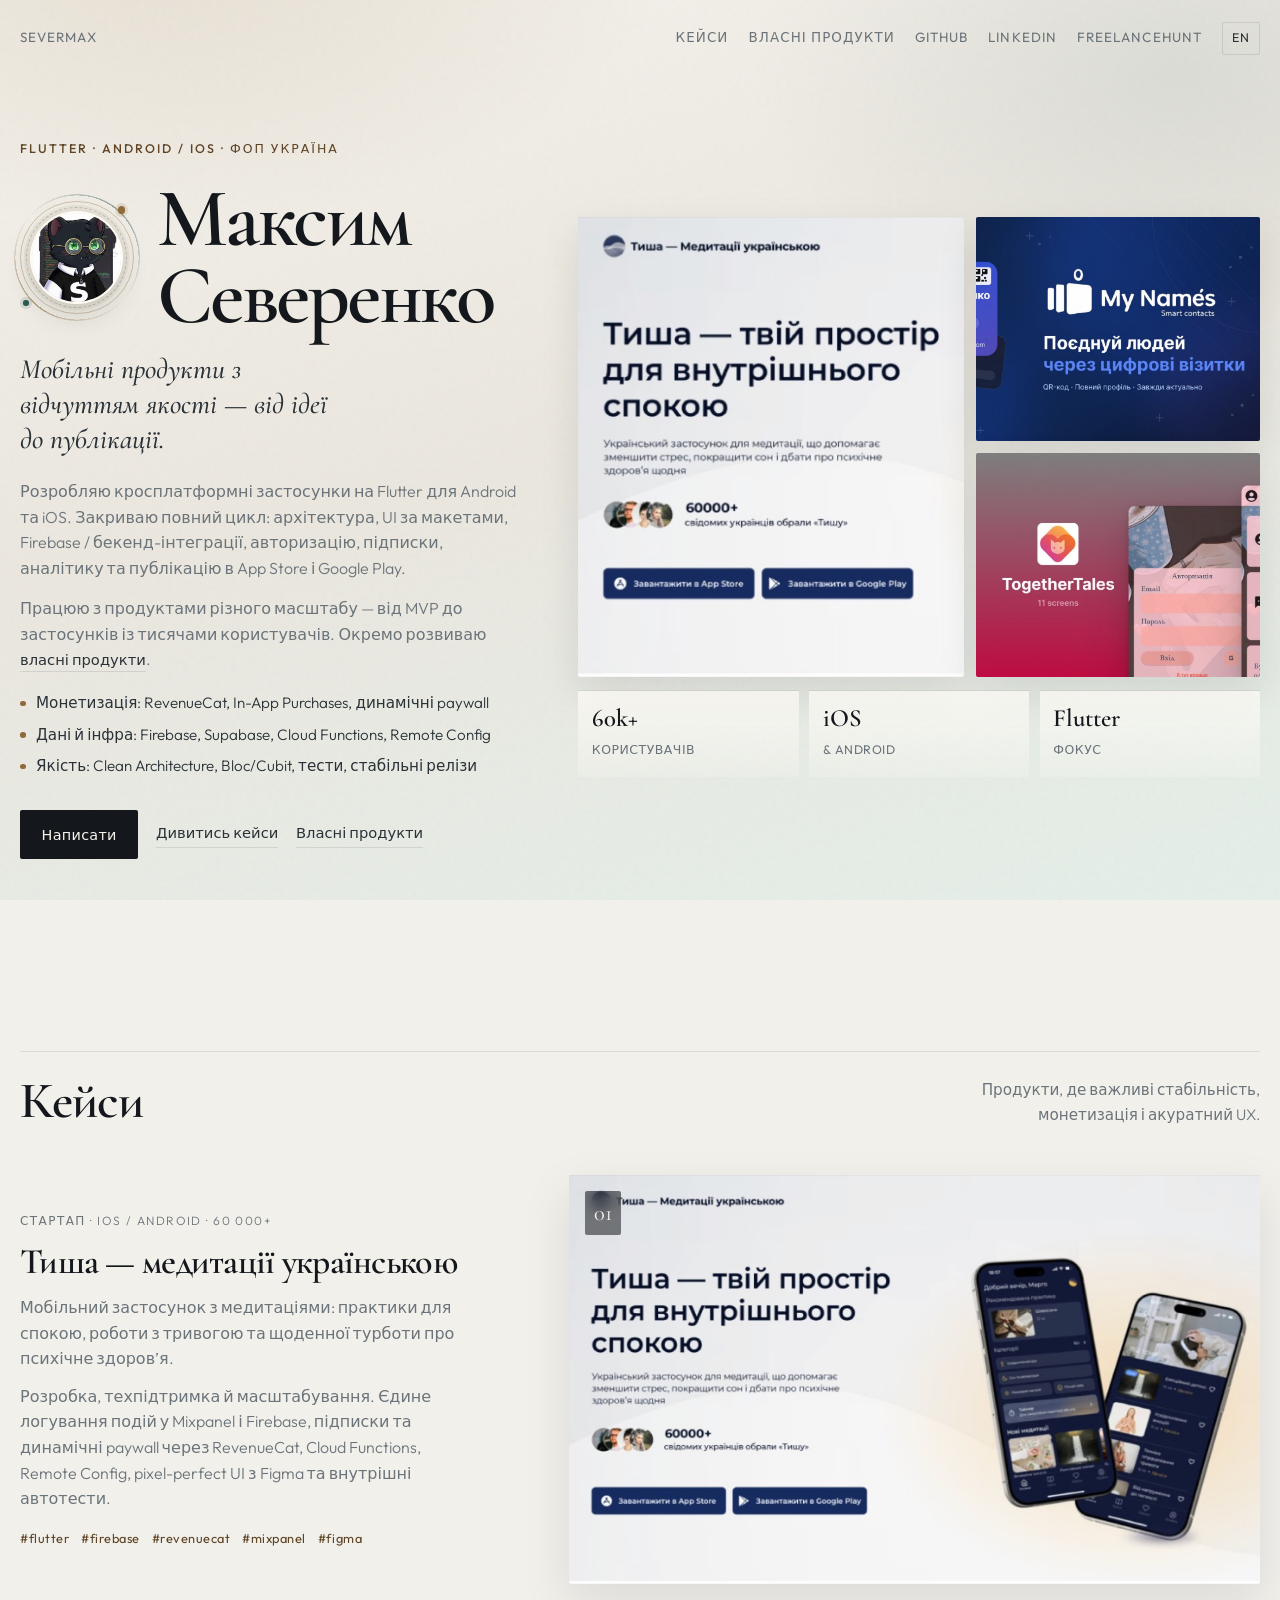
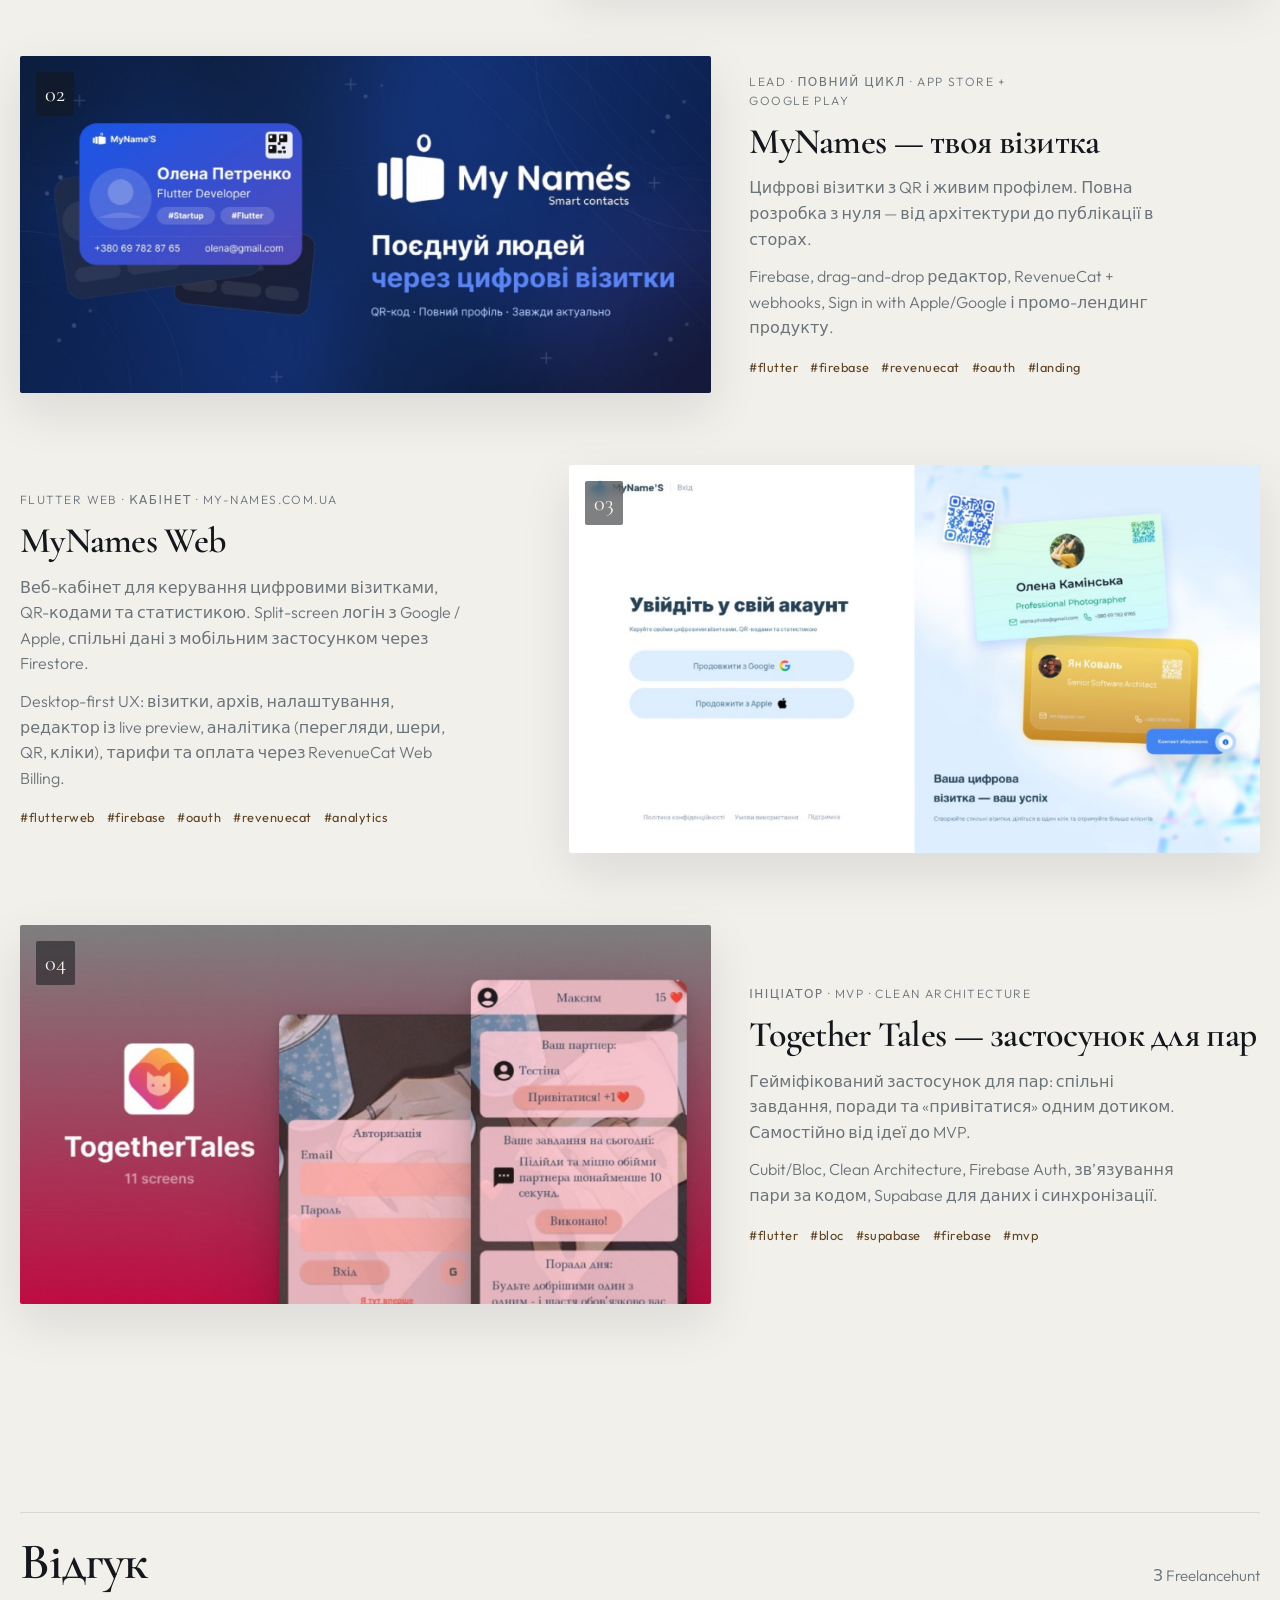
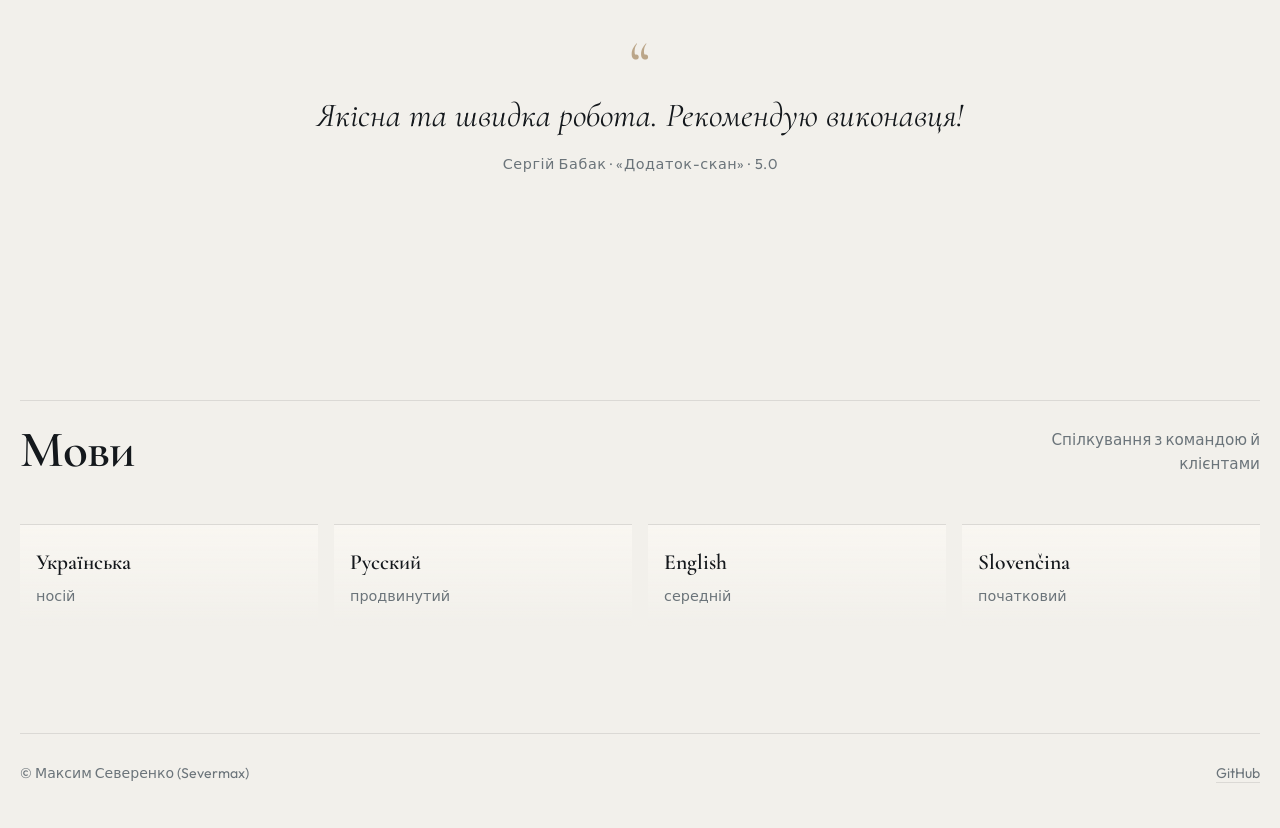
==== commit 403e7238: "Polish mobile hero layout and stop cropping case images." ====
--- a/index.html
+++ b/index.html
@@ -230,20 +230,12 @@
     .eyebrow {
       display: inline-flex;
       align-items: center;
-      gap: 0.65rem;
       color: var(--accent-deep);
       font-size: 0.78rem;
       letter-spacing: 0.16em;
       text-transform: uppercase;
       font-weight: 500;
       margin-bottom: 1.4rem;
-    }
-
-    .eyebrow::before {
-      content: "";
-      width: 2rem;
-      height: 1px;
-      background: var(--accent);
     }
 
     .brand {
@@ -336,6 +328,7 @@
       padding-bottom: 0.12rem;
       font-size: 0.92rem;
       color: var(--ink-soft);
+      width: fit-content;
     }
 
     .link-quiet:hover { color: var(--accent-deep); border-color: var(--accent); }
@@ -714,7 +707,40 @@
       .hero { min-height: auto; padding-top: 2rem; }
       .brand { max-width: none; }
       .lead { max-width: 28ch; }
-      .hero-mosaic { min-height: 320px; }
+      .hero-mosaic { display: none; }
+      .actions {
+        flex-direction: column;
+        align-items: flex-start;
+        gap: 0.95rem;
+      }
+      .hero-stats {
+        grid-template-columns: 1.1fr 1fr;
+        grid-template-rows: auto auto;
+      }
+      .hero-stats .stat:first-child {
+        grid-row: 1 / span 2;
+        display: flex;
+        flex-direction: column;
+        justify-content: center;
+      }
+      .hero-stats .stat:nth-child(2) {
+        grid-column: 2;
+        grid-row: 1;
+      }
+      .hero-stats .stat:nth-child(3) {
+        grid-column: 2;
+        grid-row: 2;
+      }
+      .case-media {
+        min-height: 0;
+      }
+      .case-media img {
+        height: auto;
+        min-height: 0;
+        max-height: none;
+        object-fit: contain;
+        object-position: center;
+      }
       .section-head { grid-template-columns: 1fr; }
       .section-head p { text-align: left; }
       .langs { grid-template-columns: 1fr 1fr; }
